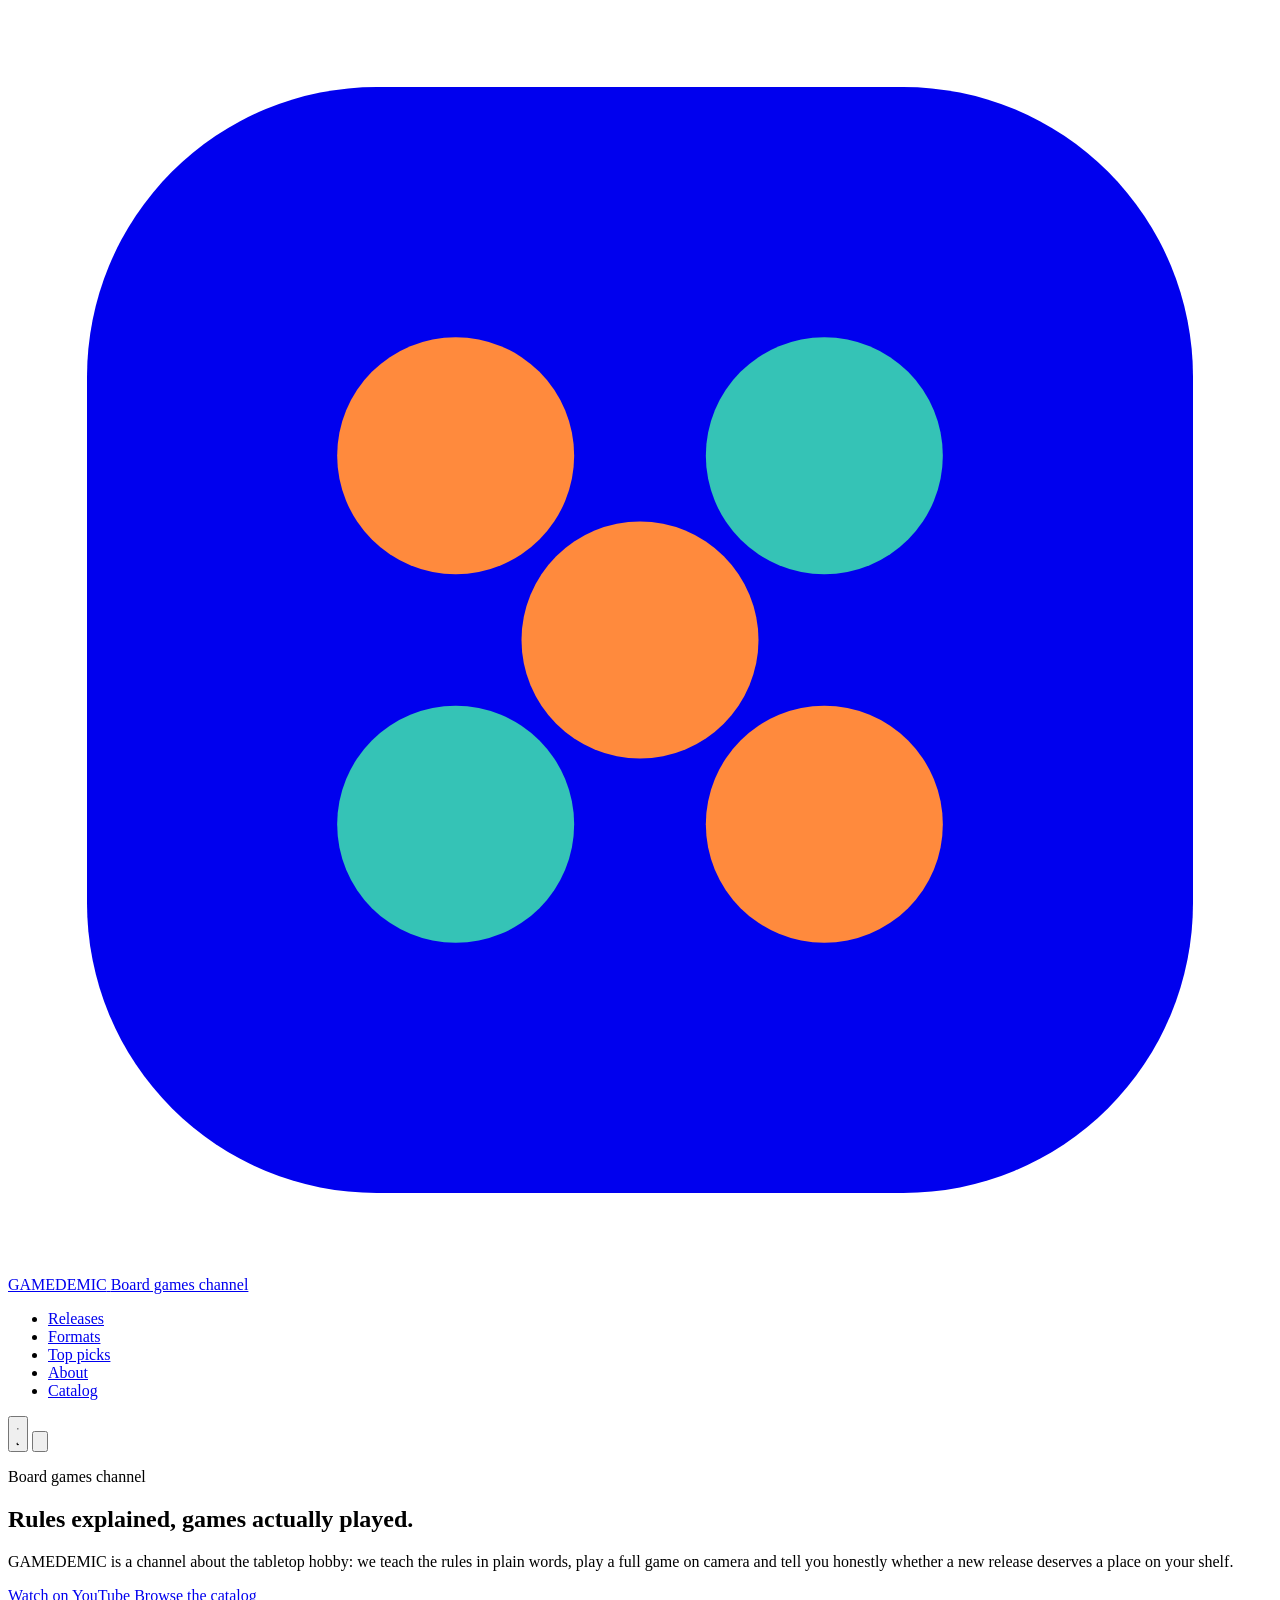
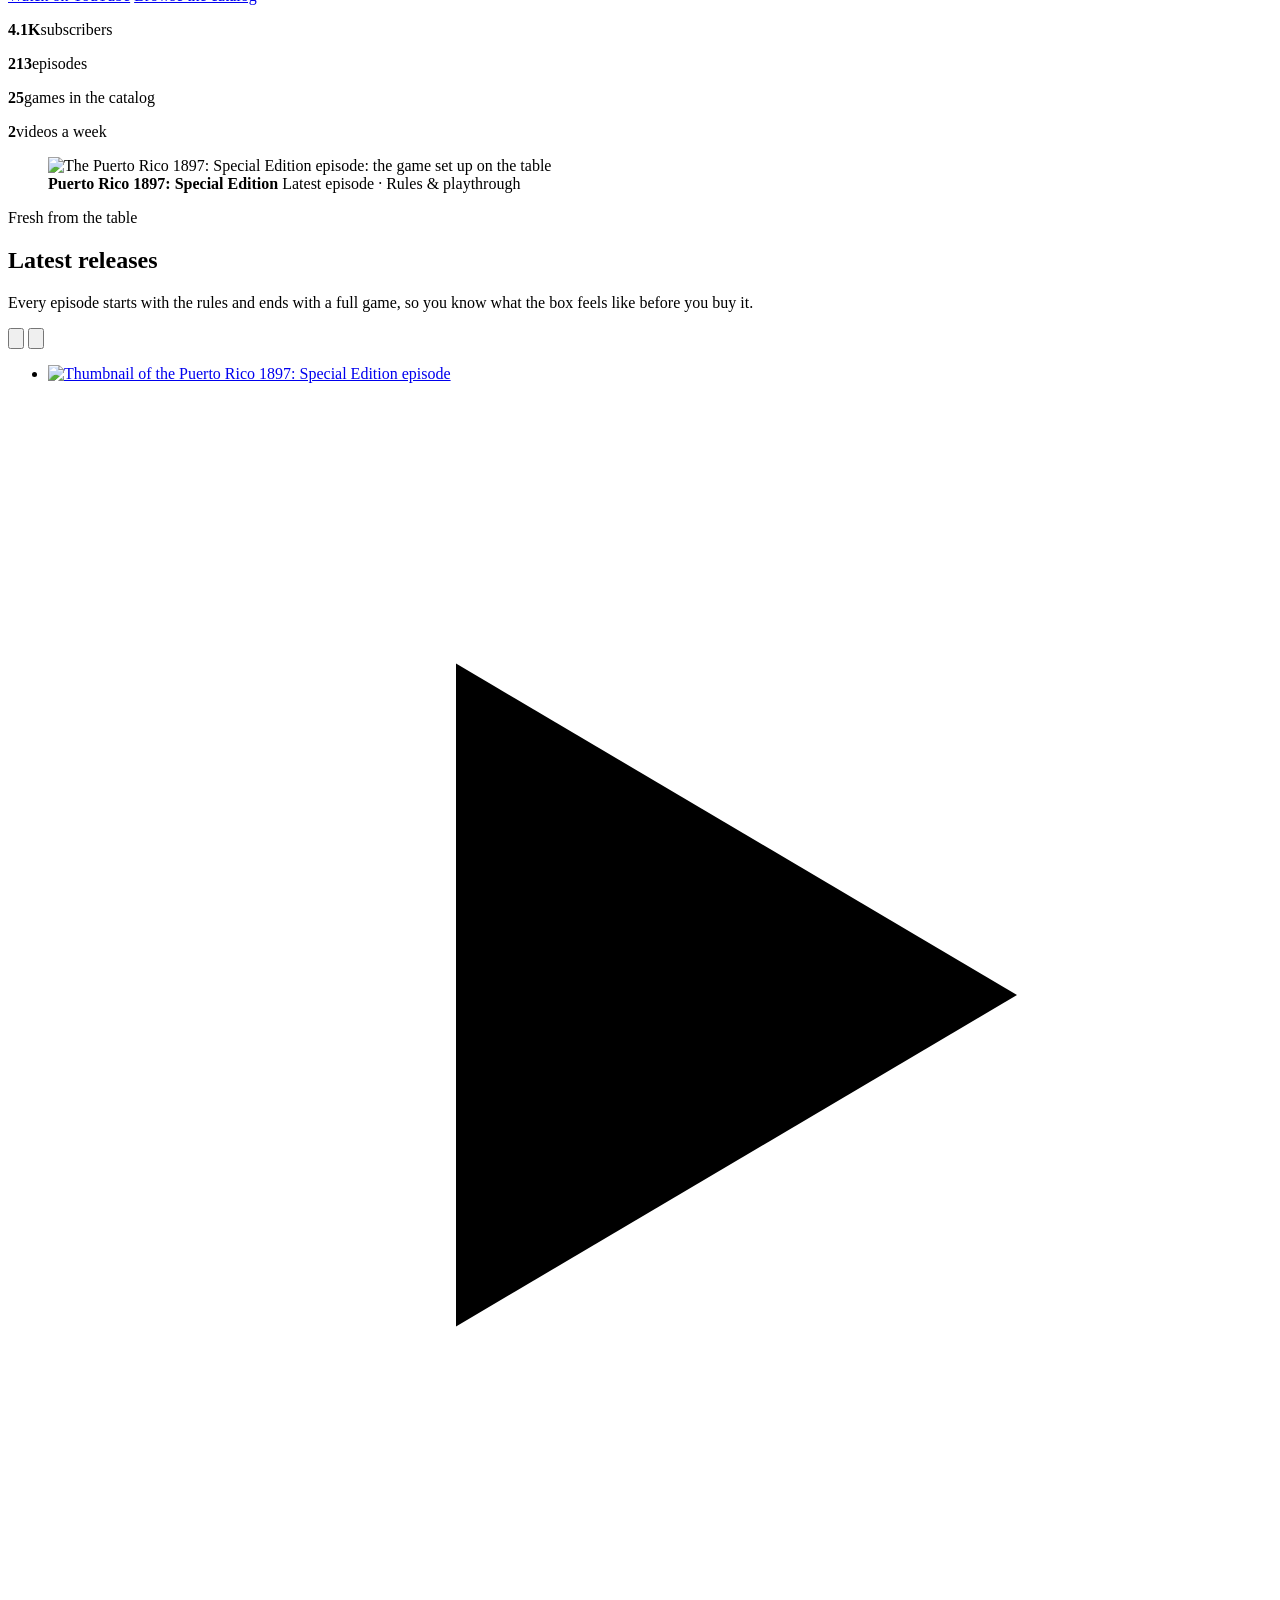
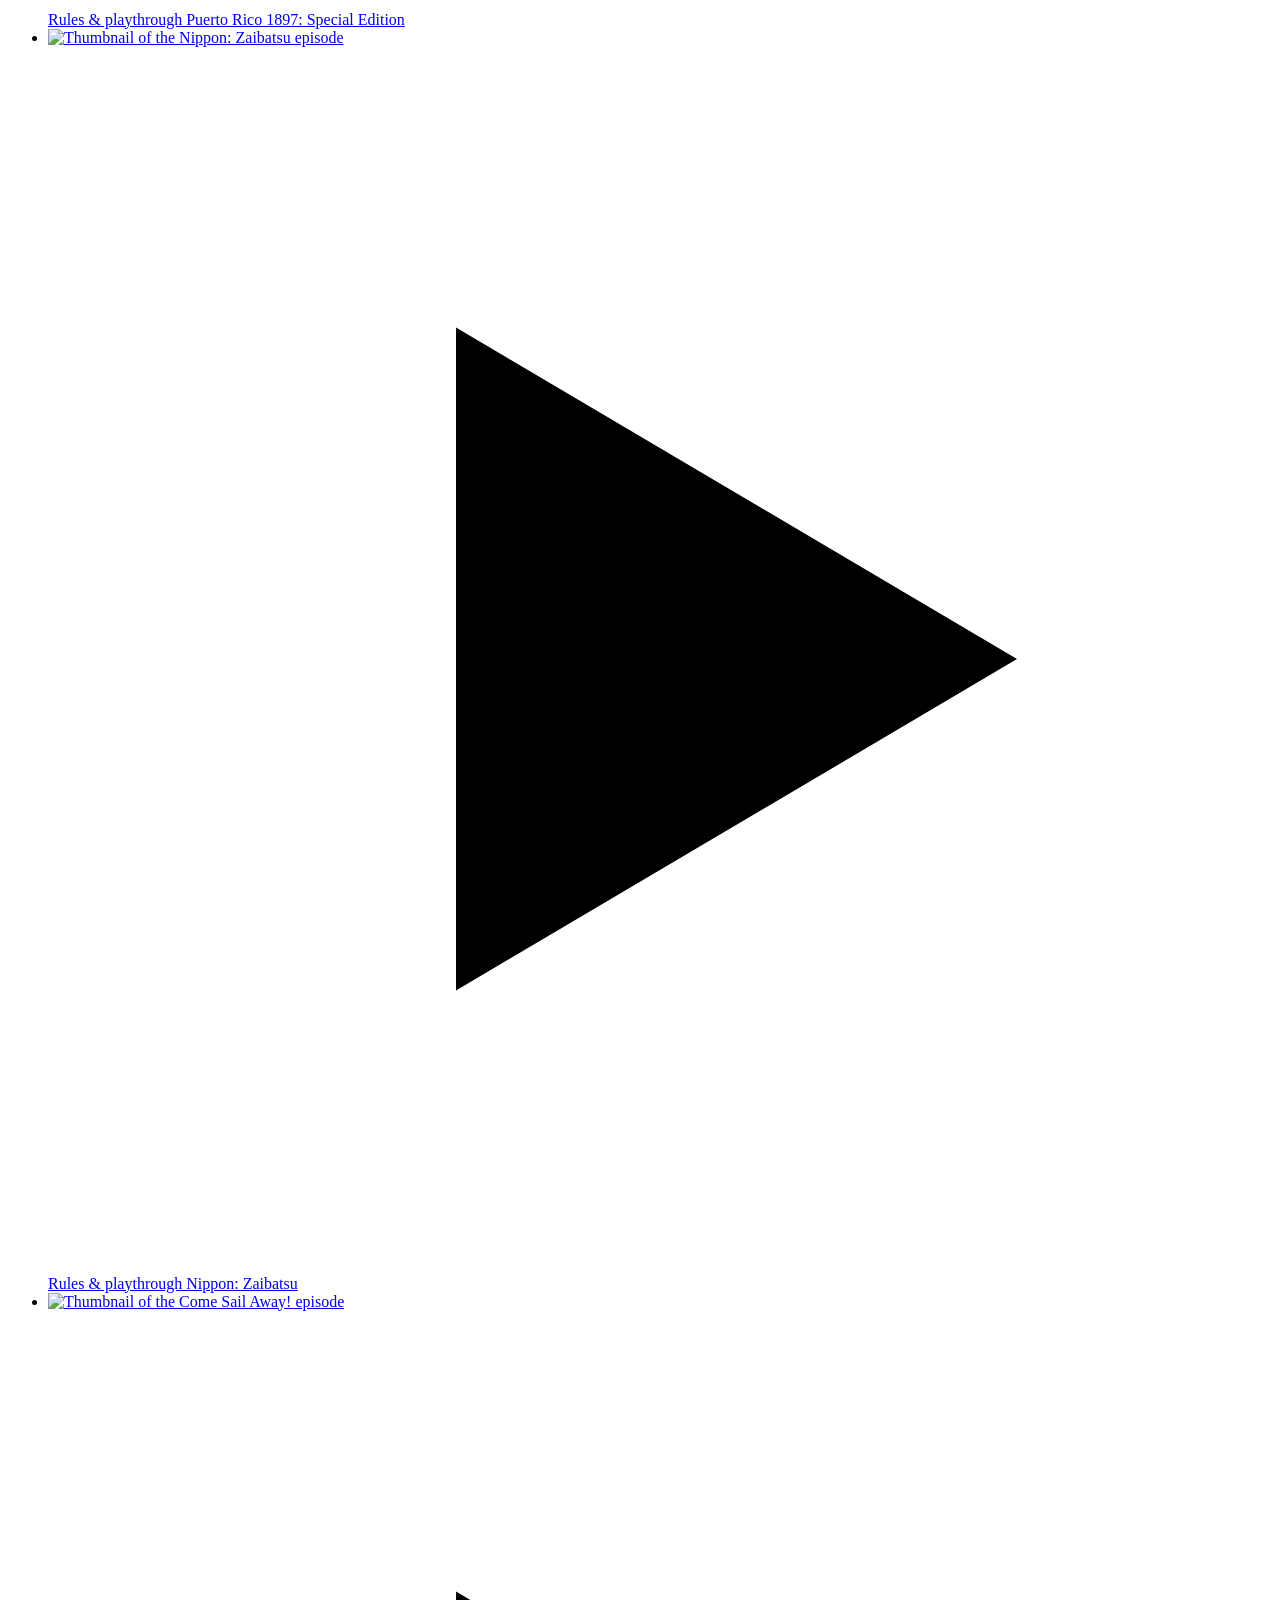
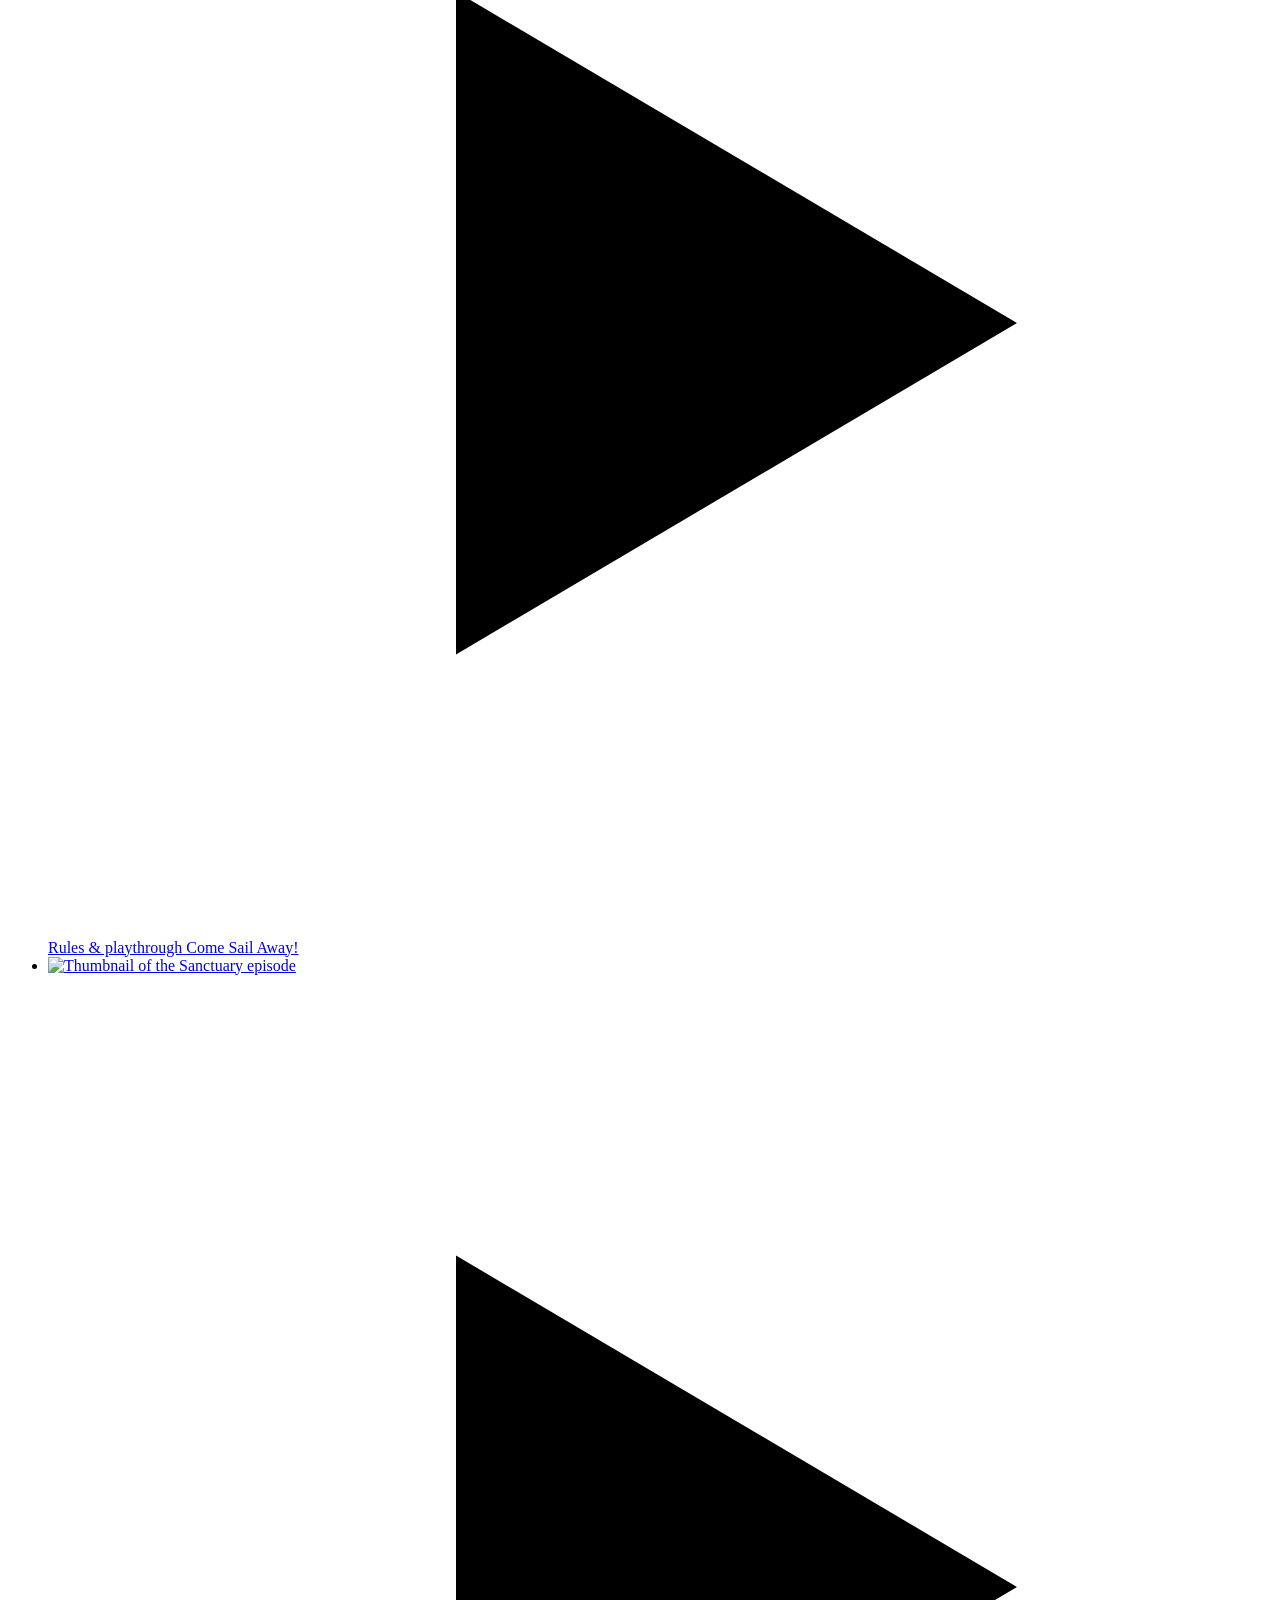
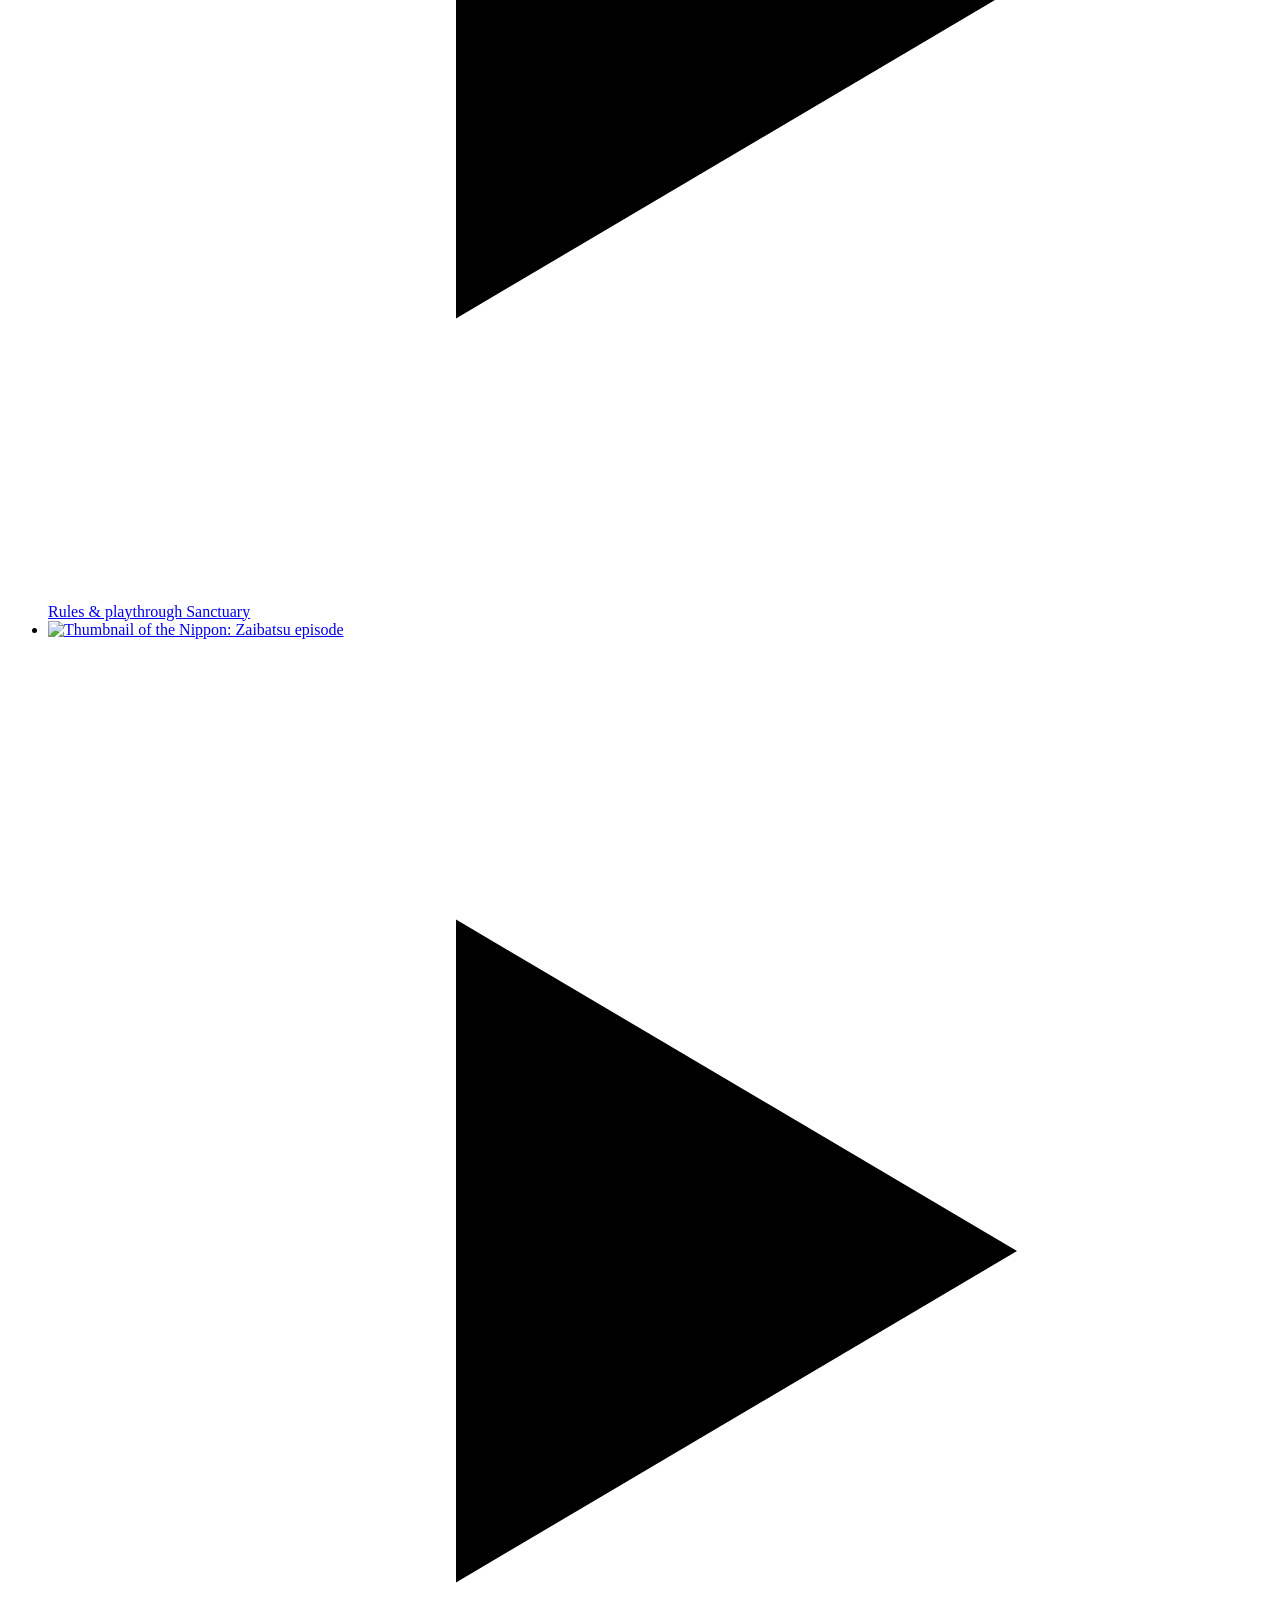
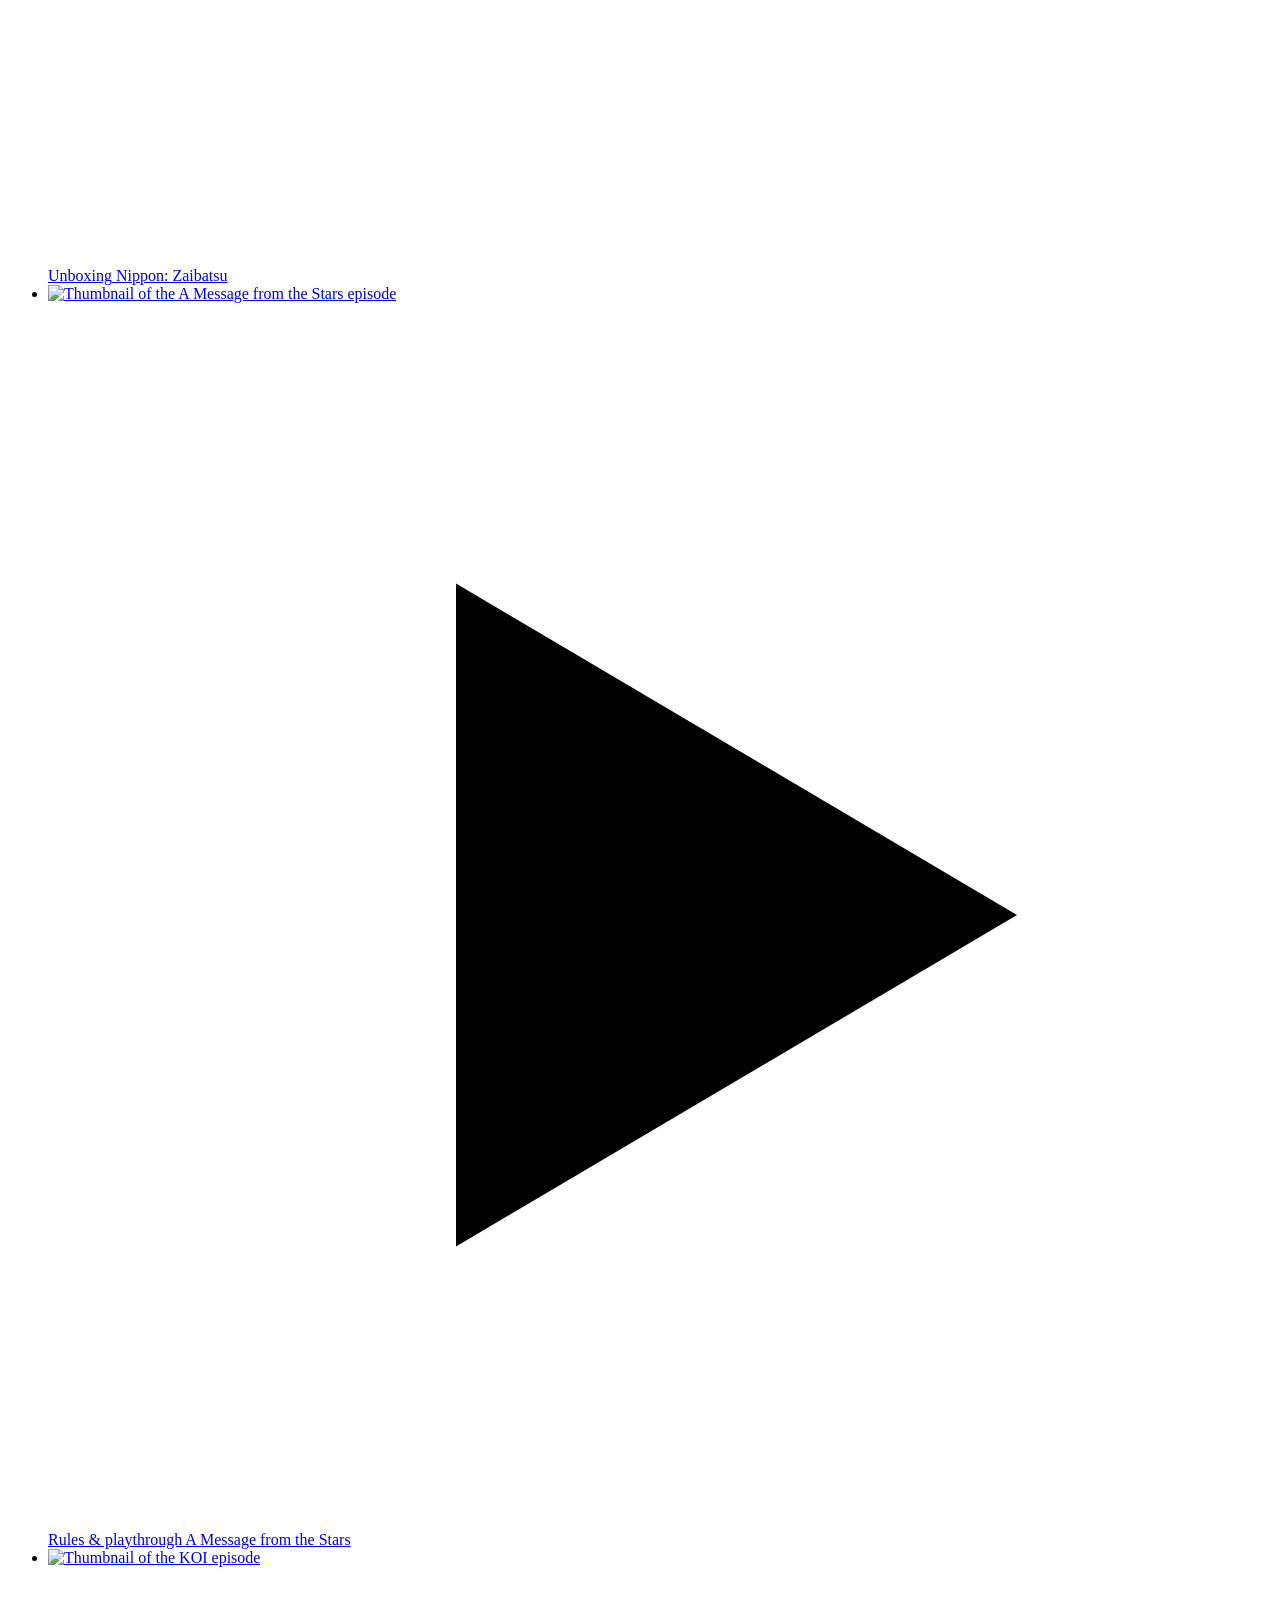
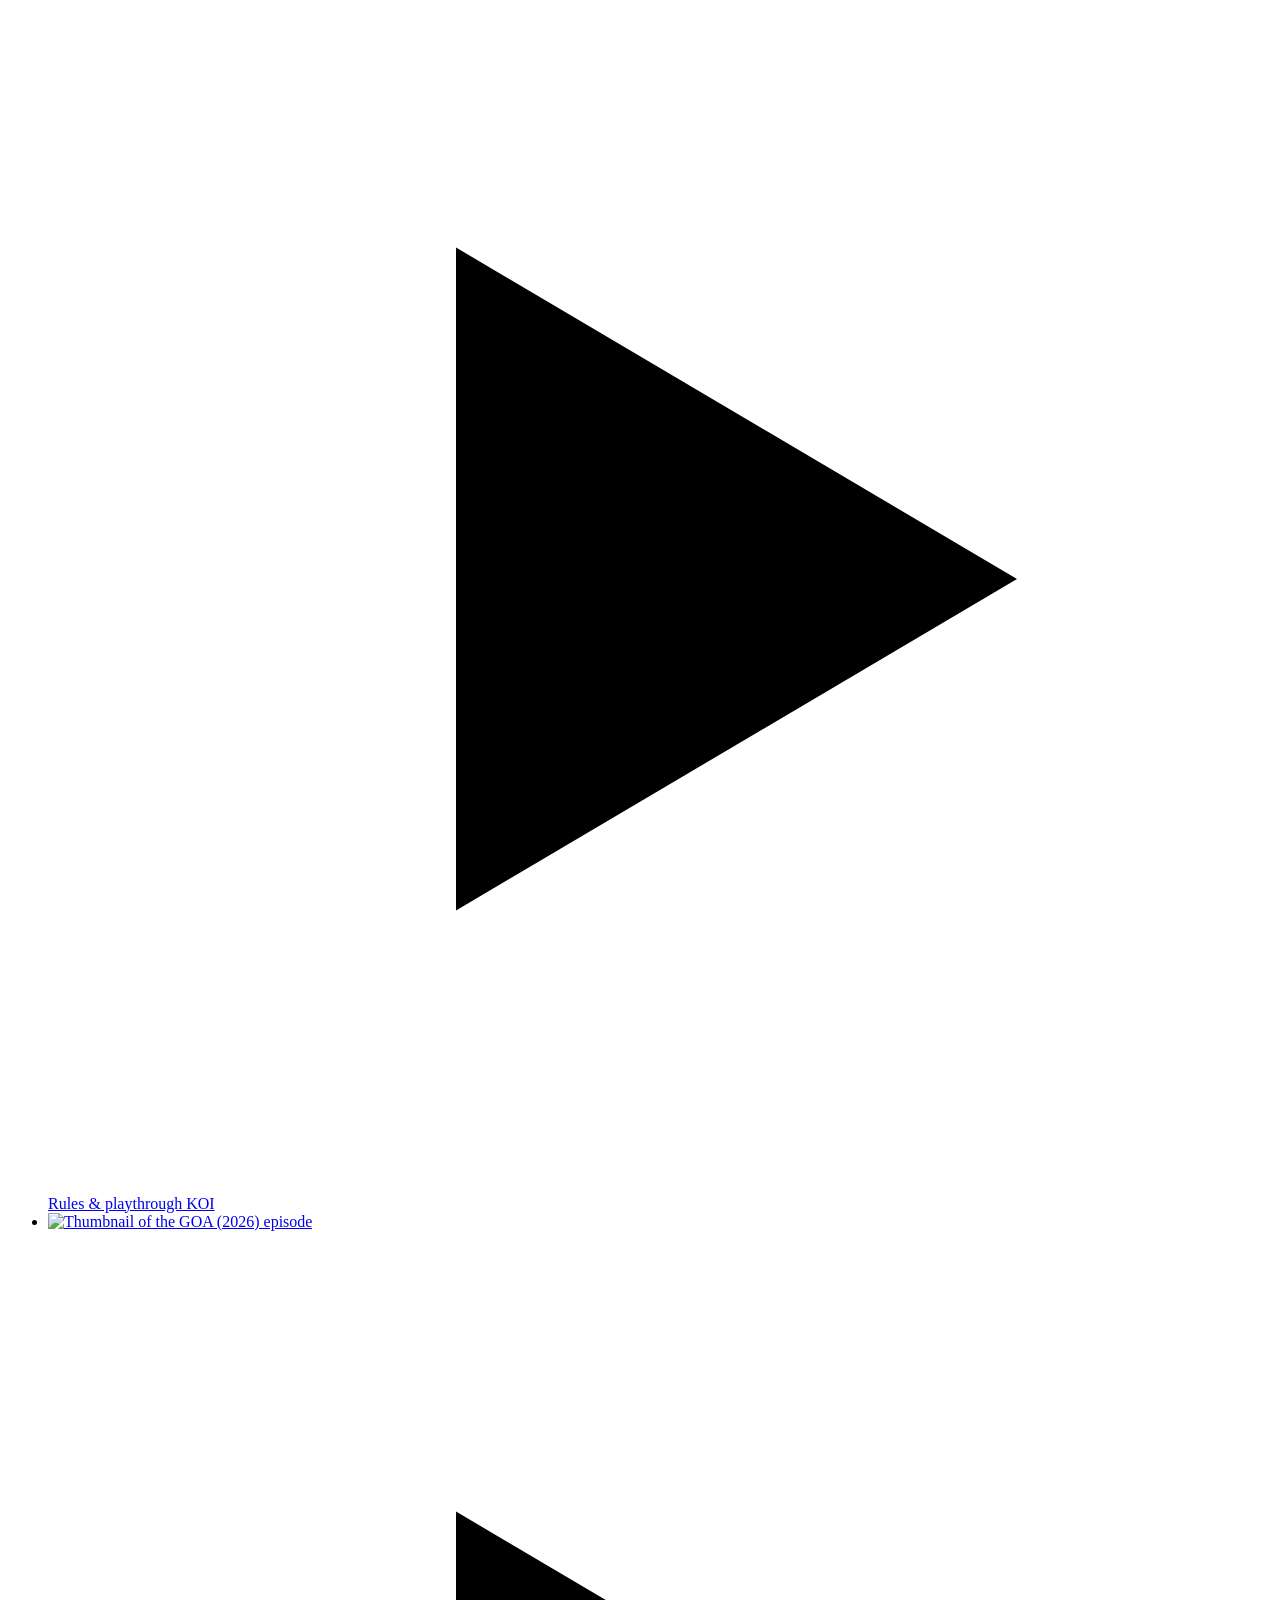
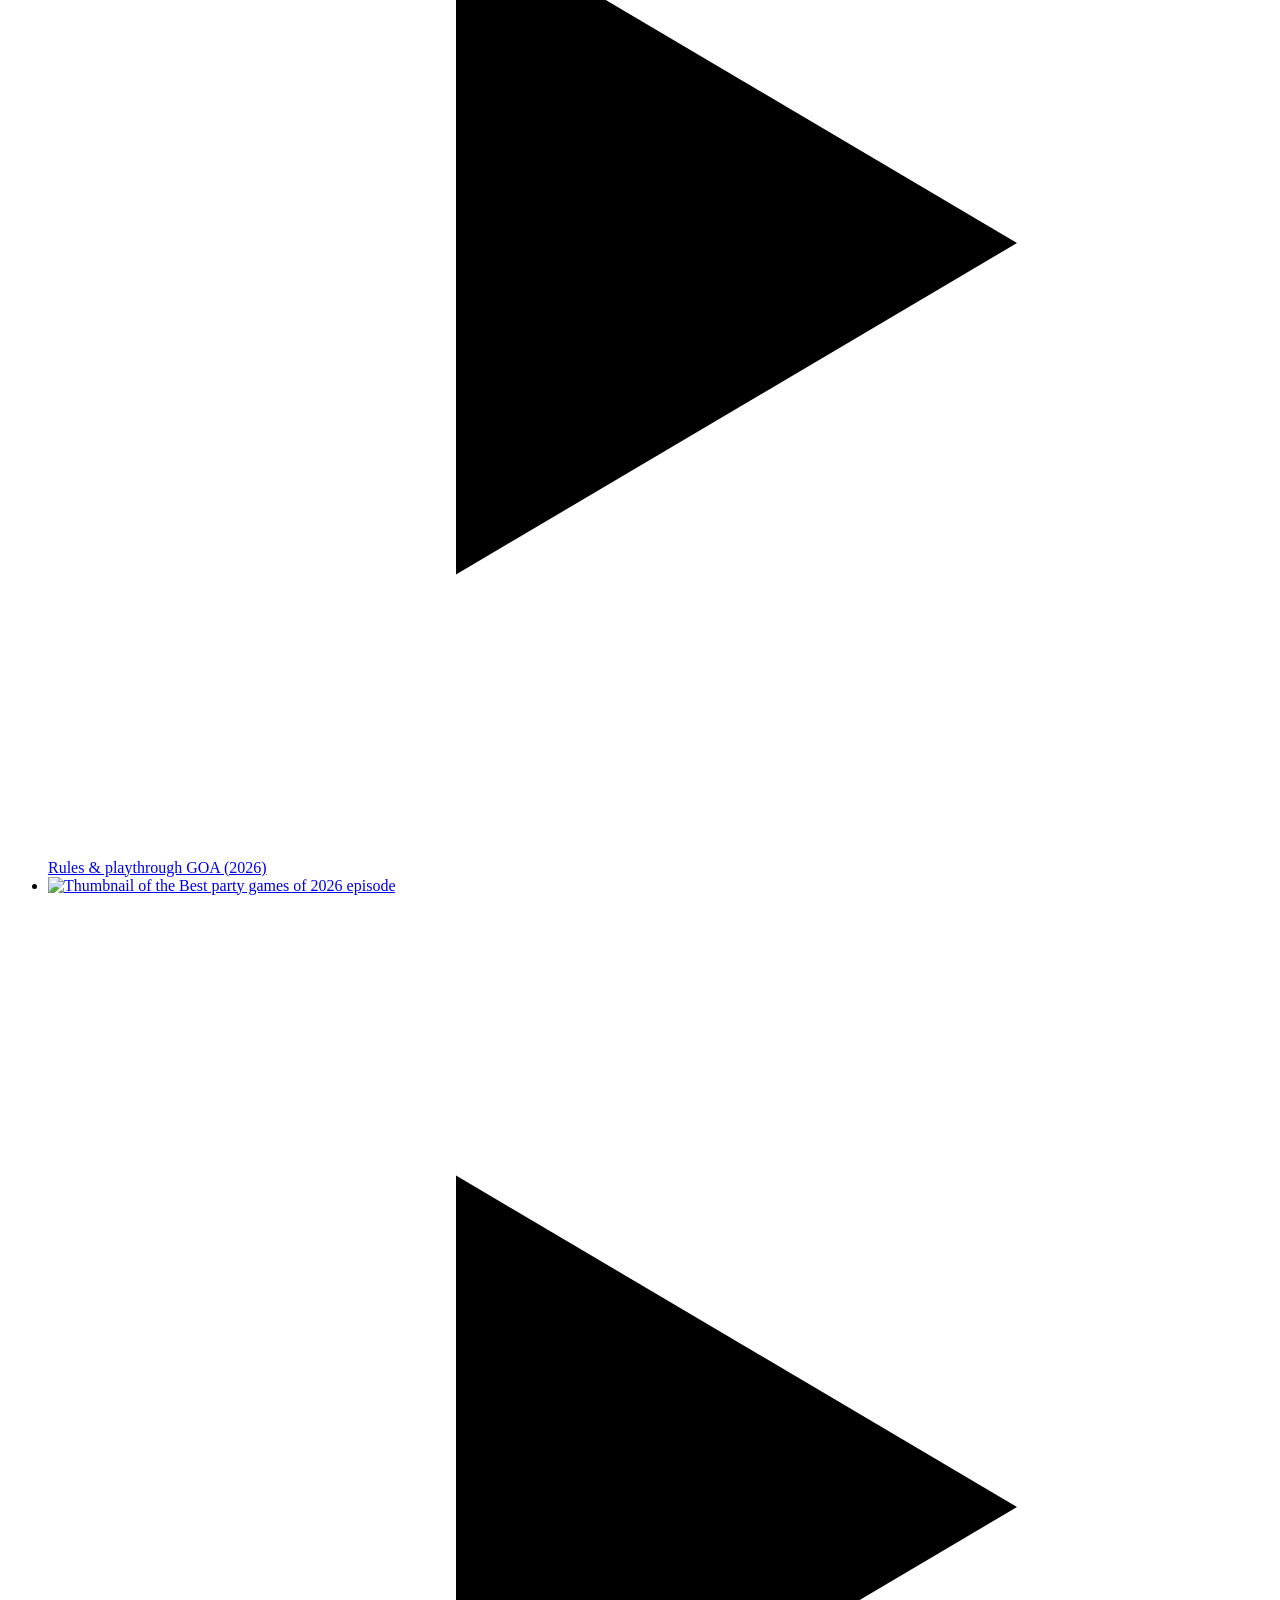
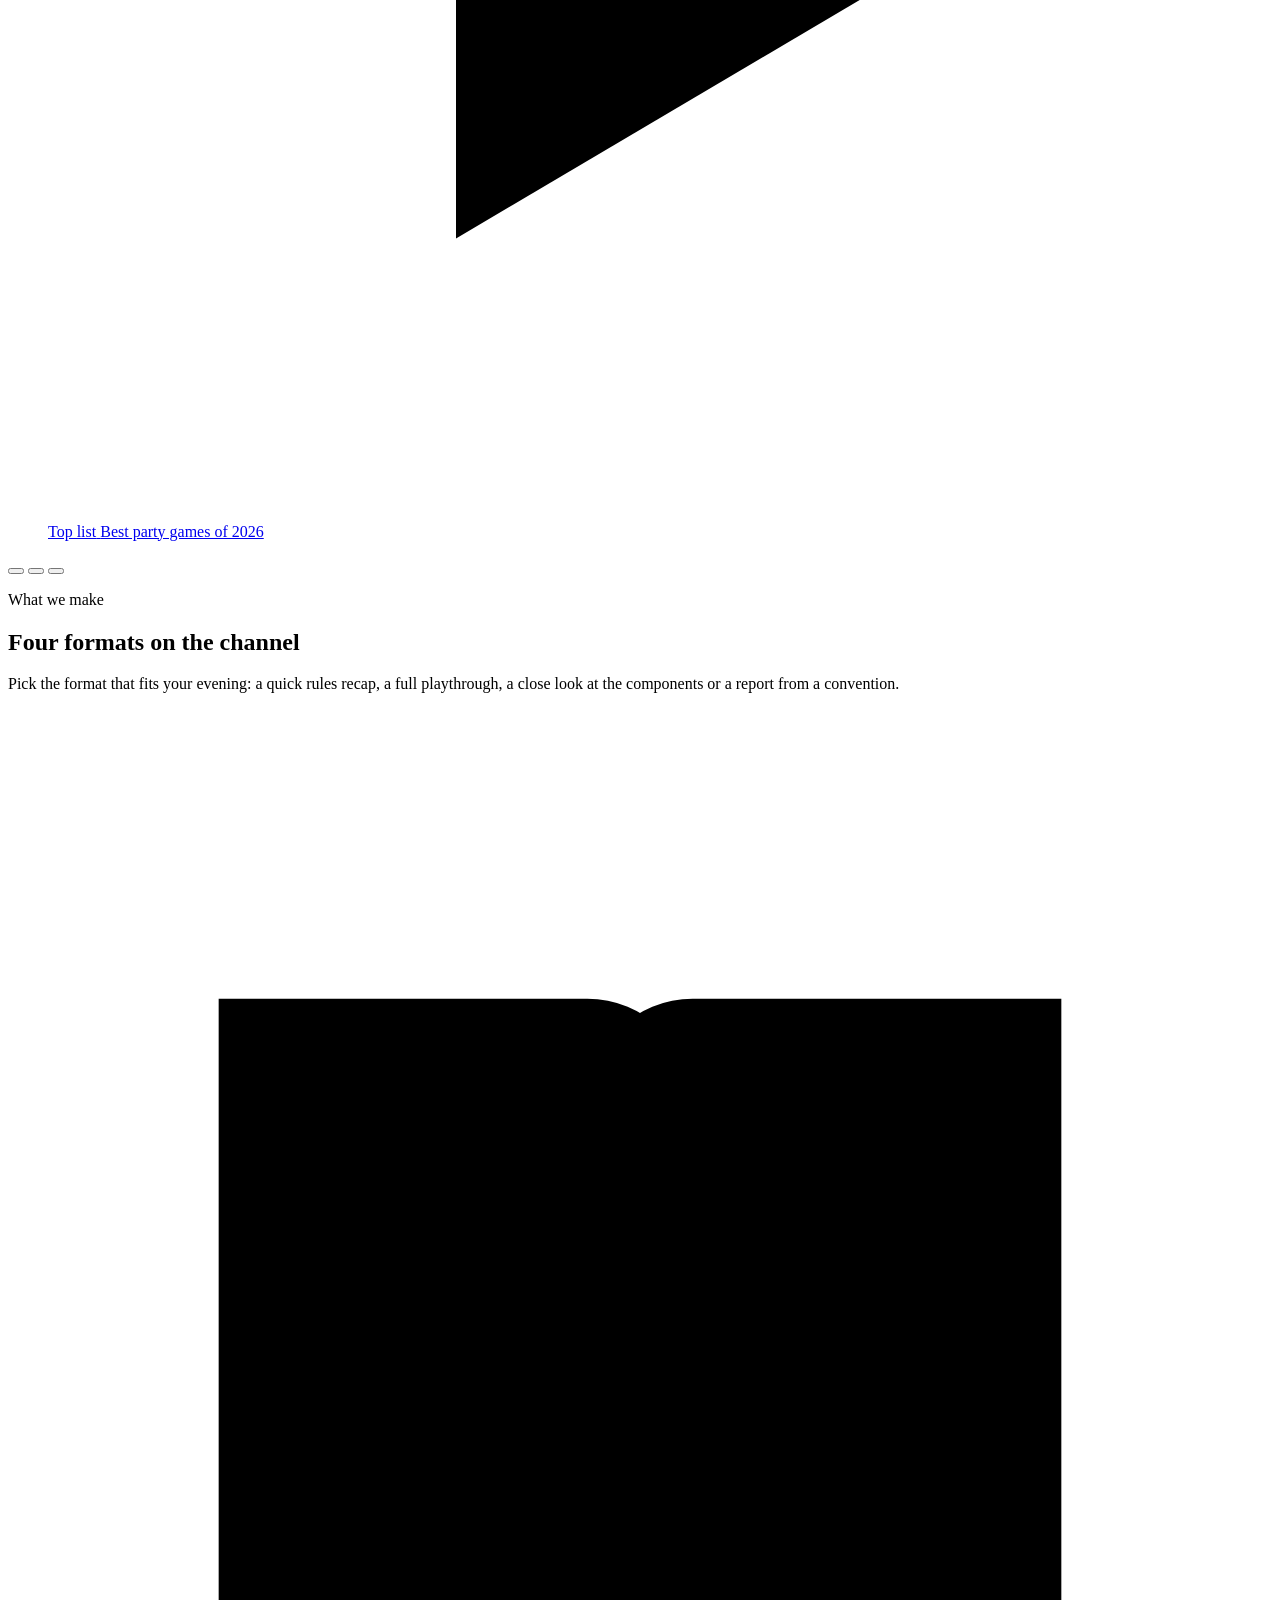
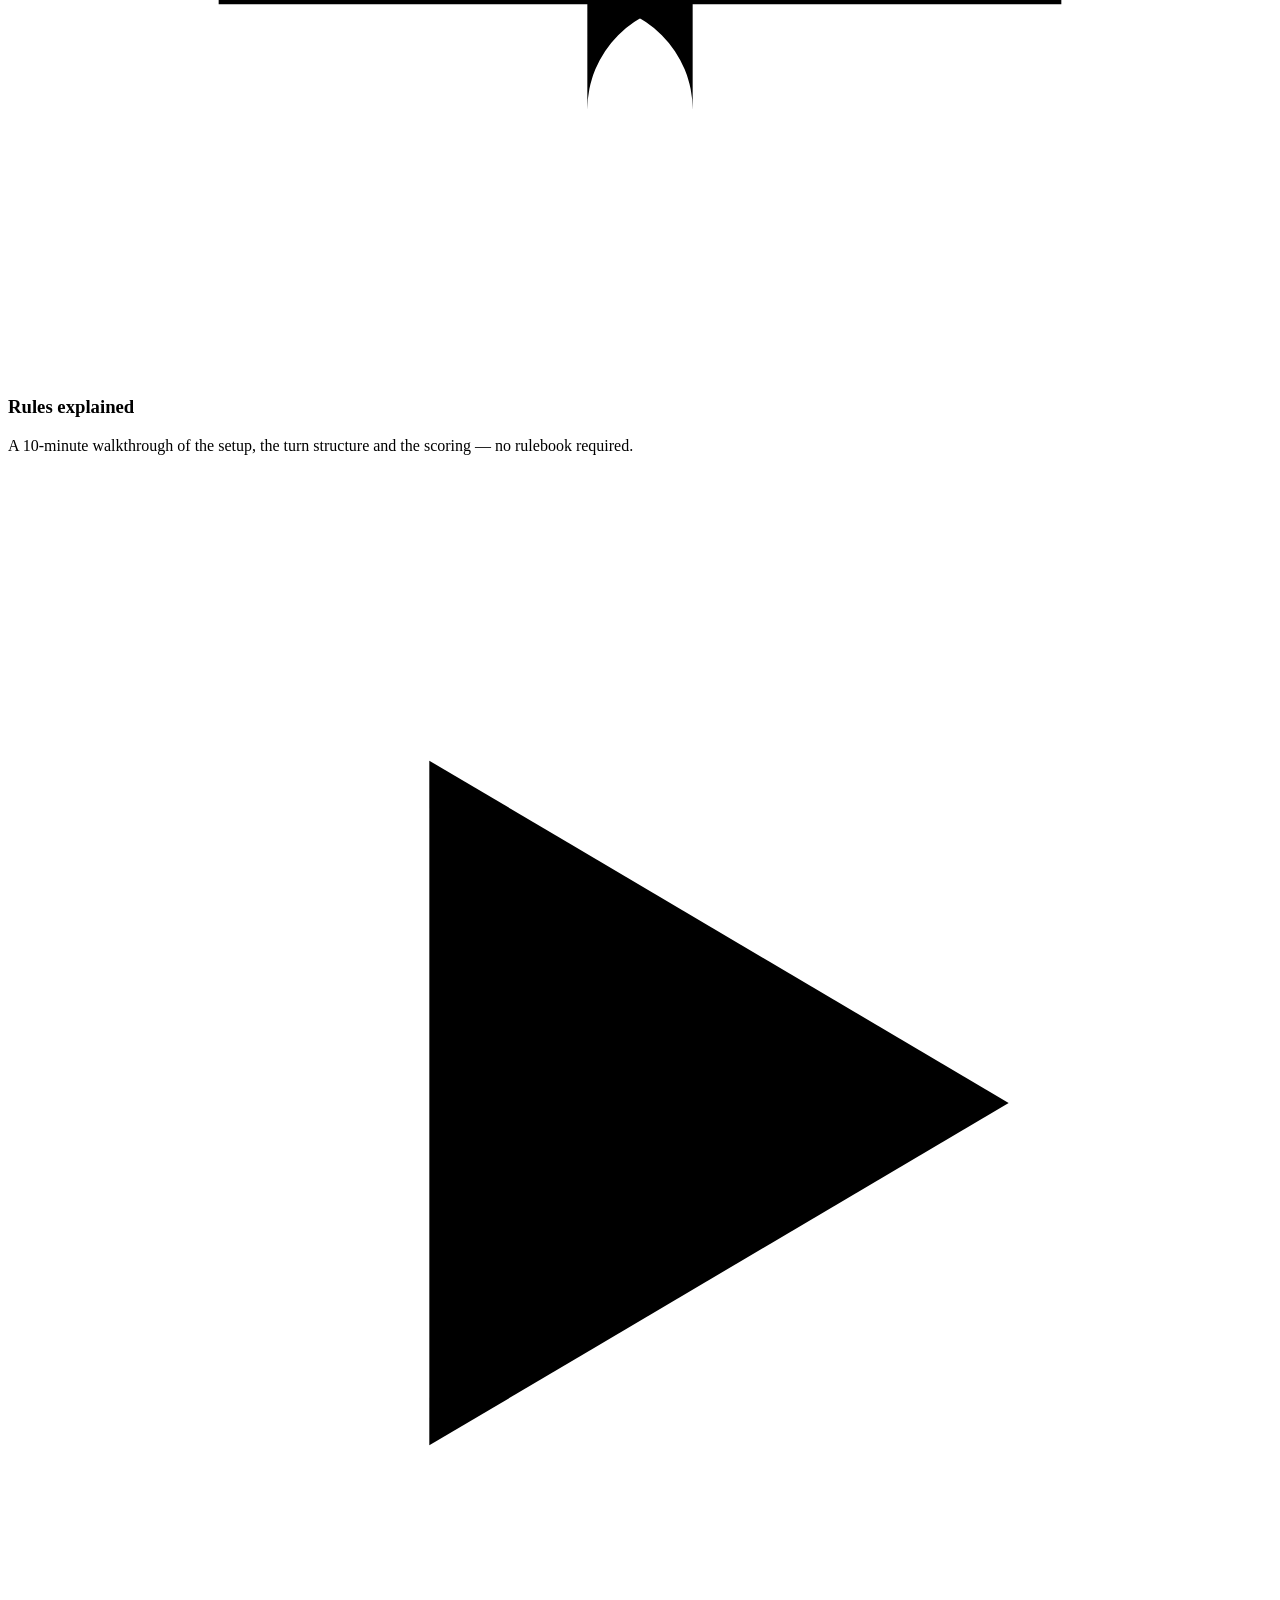
==== index.html @ 1ef8dbad "fix: correct slider control semantics" ====
<!DOCTYPE html>
<html lang="en" data-theme="light">
<head>
  <meta charset="utf-8">
  <meta name="viewport" content="width=device-width, initial-scale=1">
  <title>GAMEDEMIC — board game rules, playthroughs and new releases</title>
  <meta name="description" content="GAMEDEMIC is a YouTube channel about board games: rules explained, full playthroughs, unboxings and a catalog of the games we covered.">
  <link rel="icon" href="assets/favicon.svg" type="image/svg+xml">
  <link rel="preconnect" href="https://fonts.googleapis.com">
  <link rel="preconnect" href="https://fonts.gstatic.com" crossorigin>
  <link rel="stylesheet" href="https://fonts.googleapis.com/css2?family=Inter:wght@400;500;600&amp;family=Space+Grotesk:wght@500;600;700&amp;display=swap">
  <link rel="stylesheet" href="css/style.css">
  <link rel="stylesheet" href="css/home.css">
  <script>
    // Applies the saved theme before the first paint so the page never flashes.
    (function () {
      try {
        var saved = localStorage.getItem('gamedemic-theme');
        if (saved === 'dark' || saved === 'light') {
          document.documentElement.dataset.theme = saved;
        } else if (window.matchMedia('(prefers-color-scheme: dark)').matches) {
          document.documentElement.dataset.theme = 'dark';
        }
      } catch (error) {
        /* localStorage may be unavailable — the default light theme stays. */
      }
    })();
  </script>
</head>
<body>
  <header class="header">
    <div class="container header__inner">
      <a class="logo" href="index.html" aria-current="page">
        <svg class="logo__mark" viewBox="0 0 48 48" aria-hidden="true" focusable="false">
          <rect x="3" y="3" width="42" height="42" rx="11" fill="currentColor"></rect>
          <circle cx="17" cy="17" r="4.5" fill="#ff8a3d"></circle>
          <circle cx="31" cy="17" r="4.5" fill="#35c3b6"></circle>
          <circle cx="24" cy="24" r="4.5" fill="#ff8a3d"></circle>
          <circle cx="17" cy="31" r="4.5" fill="#35c3b6"></circle>
          <circle cx="31" cy="31" r="4.5" fill="#ff8a3d"></circle>
        </svg>
        <span class="logo__text">
          <span class="logo__name">GAMEDEMIC</span>
          <span class="logo__tagline">Board games channel</span>
        </span>
      </a>

      <nav class="nav" id="site-nav" aria-label="Main">
        <ul class="nav__list">
          <li><a class="nav__link" href="#releases">Releases</a></li>
          <li><a class="nav__link" href="#formats">Formats</a></li>
          <li><a class="nav__link" href="#top">Top picks</a></li>
          <li><a class="nav__link" href="#about">About</a></li>
          <li><a class="nav__link" href="catalog.html">Catalog</a></li>
        </ul>
      </nav>

      <div class="header__actions">
        <button class="icon-button theme-toggle" type="button" id="theme-toggle" aria-pressed="false" aria-label="Turn on dark theme">
          <svg class="theme-toggle__sun" viewBox="0 0 24 24" aria-hidden="true" focusable="false">
            <circle cx="12" cy="12" r="4.2"></circle>
            <path d="M12 2.6v2.2M12 19.2v2.2M4.2 12H2M22 12h-2.2M5.6 5.6 7.2 7.2M16.8 16.8l1.6 1.6M18.4 5.6l-1.6 1.6M7.2 16.8l-1.6 1.6"></path>
          </svg>
          <svg class="theme-toggle__moon" viewBox="0 0 24 24" aria-hidden="true" focusable="false">
            <path d="M20 14.2A8.2 8.2 0 0 1 9.8 4a8.4 8.4 0 1 0 10.2 10.2Z"></path>
          </svg>
        </button>
        <button class="icon-button burger" type="button" id="burger" aria-expanded="false" aria-controls="site-nav" aria-label="Open menu">
          <svg viewBox="0 0 24 24" aria-hidden="true" focusable="false">
            <path class="burger__line burger__line--top" d="M4 7h16"></path>
            <path class="burger__line burger__line--middle" d="M4 13h16"></path>
            <path class="burger__line burger__line--bottom" d="M4 19h16"></path>
          </svg>
        </button>
      </div>
    </div>
  </header>


  <main>
    <section class="hero">
      <div class="container hero__inner">
        <div>
          <p class="eyebrow">Board games channel</p>
          <h1 class="hero__title">Rules explained, games <span>actually played</span>.</h1>
          <p class="hero__text">
            GAMEDEMIC is a channel about the tabletop hobby: we teach the rules in plain words,
            play a full game on camera and tell you honestly whether a new release deserves
            a place on your shelf.
          </p>
          <div class="hero__actions">
            <a class="button button--primary" href="https://www.youtube.com/@gamedemic" target="_blank" rel="noopener">Watch on YouTube</a>
            <a class="button button--ghost" href="catalog.html">Browse the catalog</a>
          </div>
          <div class="hero__stats">
            <p class="hero__stat"><b>4.1K</b><span>subscribers</span></p>
            <p class="hero__stat"><b>213</b><span>episodes</span></p>
            <p class="hero__stat"><b>25</b><span>games in the catalog</span></p>
            <p class="hero__stat"><b>2</b><span>videos a week</span></p>
          </div>
        </div>
        <figure class="hero__figure">
          <img src="https://i.ytimg.com/vi/eZDFBOI0O48/hqdefault.jpg" width="480" height="360" alt="The Puerto Rico 1897: Special Edition episode: the game set up on the table">
          <figcaption class="hero__figcaption">
            <b>Puerto Rico 1897: Special Edition</b>
            <span>Latest episode · Rules & playthrough</span>
          </figcaption>
        </figure>
      </div>
    </section>

    <section class="section" id="releases">
      <div class="container">
        <div class="section__head">
          <div class="section__title-group">
            <p class="eyebrow">Fresh from the table</p>
            <h2>Latest releases</h2>
            <p class="section__lead">
              Every episode starts with the rules and ends with a full game, so you know
              what the box feels like before you buy it.
            </p>
          </div>
          <div class="slider__controls">
            <button class="icon-button" type="button" id="slider-prev" aria-label="Previous episodes">
              <svg viewBox="0 0 24 24" aria-hidden="true" focusable="false"><path d="M15 5l-7 7 7 7"></path></svg>
            </button>
            <button class="icon-button" type="button" id="slider-next" aria-label="Next episodes">
              <svg viewBox="0 0 24 24" aria-hidden="true" focusable="false"><path d="M9 5l7 7-7 7"></path></svg>
            </button>
          </div>
        </div>

        <div class="slider" id="releases-slider">
          <div class="slider__viewport">
            <ul class="slider__track" id="slider-track">
            <li class="slider__slide">
              <a class="video-card" href="https://www.youtube.com/watch?v=eZDFBOI0O48" target="_blank" rel="noopener">
                <span class="video-card__media">
                  <img src="https://i.ytimg.com/vi/eZDFBOI0O48/hqdefault.jpg" width="480" height="360" loading="lazy" alt="Thumbnail of the Puerto Rico 1897: Special Edition episode">
                  <span class="video-card__play" aria-hidden="true">
                    <span><svg viewBox="0 0 24 24"><path d="M8 5.5v13l11-6.5z"></path></svg></span>
                  </span>
                </span>
                <span class="video-card__body">
                  <span class="video-card__kind">Rules & playthrough</span>
                  <span class="video-card__title">Puerto Rico 1897: Special Edition</span>
                </span>
              </a>
            </li>
            <li class="slider__slide">
              <a class="video-card" href="https://www.youtube.com/watch?v=mlnG_oBTaug" target="_blank" rel="noopener">
                <span class="video-card__media">
                  <img src="https://i.ytimg.com/vi/mlnG_oBTaug/hqdefault.jpg" width="480" height="360" loading="lazy" alt="Thumbnail of the Nippon: Zaibatsu episode">
                  <span class="video-card__play" aria-hidden="true">
                    <span><svg viewBox="0 0 24 24"><path d="M8 5.5v13l11-6.5z"></path></svg></span>
                  </span>
                </span>
                <span class="video-card__body">
                  <span class="video-card__kind">Rules & playthrough</span>
                  <span class="video-card__title">Nippon: Zaibatsu</span>
                </span>
              </a>
            </li>
            <li class="slider__slide">
              <a class="video-card" href="https://www.youtube.com/watch?v=HjJ-t8umQCQ" target="_blank" rel="noopener">
                <span class="video-card__media">
                  <img src="https://i.ytimg.com/vi/HjJ-t8umQCQ/hqdefault.jpg" width="480" height="360" loading="lazy" alt="Thumbnail of the Come Sail Away! episode">
                  <span class="video-card__play" aria-hidden="true">
                    <span><svg viewBox="0 0 24 24"><path d="M8 5.5v13l11-6.5z"></path></svg></span>
                  </span>
                </span>
                <span class="video-card__body">
                  <span class="video-card__kind">Rules & playthrough</span>
                  <span class="video-card__title">Come Sail Away!</span>
                </span>
              </a>
            </li>
            <li class="slider__slide">
              <a class="video-card" href="https://www.youtube.com/watch?v=t9DF8eKsnko" target="_blank" rel="noopener">
                <span class="video-card__media">
                  <img src="https://i.ytimg.com/vi/t9DF8eKsnko/hqdefault.jpg" width="480" height="360" loading="lazy" alt="Thumbnail of the Sanctuary episode">
                  <span class="video-card__play" aria-hidden="true">
                    <span><svg viewBox="0 0 24 24"><path d="M8 5.5v13l11-6.5z"></path></svg></span>
                  </span>
                </span>
                <span class="video-card__body">
                  <span class="video-card__kind">Rules & playthrough</span>
                  <span class="video-card__title">Sanctuary</span>
                </span>
              </a>
            </li>
            <li class="slider__slide">
              <a class="video-card" href="https://www.youtube.com/watch?v=wFOg0TPJCLk" target="_blank" rel="noopener">
                <span class="video-card__media">
                  <img src="https://i.ytimg.com/vi/wFOg0TPJCLk/hqdefault.jpg" width="480" height="360" loading="lazy" alt="Thumbnail of the Nippon: Zaibatsu episode">
                  <span class="video-card__play" aria-hidden="true">
                    <span><svg viewBox="0 0 24 24"><path d="M8 5.5v13l11-6.5z"></path></svg></span>
                  </span>
                </span>
                <span class="video-card__body">
                  <span class="video-card__kind">Unboxing</span>
                  <span class="video-card__title">Nippon: Zaibatsu</span>
                </span>
              </a>
            </li>
            <li class="slider__slide">
              <a class="video-card" href="https://www.youtube.com/watch?v=X_Wj1x9IwwU" target="_blank" rel="noopener">
                <span class="video-card__media">
                  <img src="https://i.ytimg.com/vi/X_Wj1x9IwwU/hqdefault.jpg" width="480" height="360" loading="lazy" alt="Thumbnail of the A Message from the Stars episode">
                  <span class="video-card__play" aria-hidden="true">
                    <span><svg viewBox="0 0 24 24"><path d="M8 5.5v13l11-6.5z"></path></svg></span>
                  </span>
                </span>
                <span class="video-card__body">
                  <span class="video-card__kind">Rules & playthrough</span>
                  <span class="video-card__title">A Message from the Stars</span>
                </span>
              </a>
            </li>
            <li class="slider__slide">
              <a class="video-card" href="https://www.youtube.com/watch?v=x8tJlDaGLsE" target="_blank" rel="noopener">
                <span class="video-card__media">
                  <img src="https://i.ytimg.com/vi/x8tJlDaGLsE/hqdefault.jpg" width="480" height="360" loading="lazy" alt="Thumbnail of the KOI episode">
                  <span class="video-card__play" aria-hidden="true">
                    <span><svg viewBox="0 0 24 24"><path d="M8 5.5v13l11-6.5z"></path></svg></span>
                  </span>
                </span>
                <span class="video-card__body">
                  <span class="video-card__kind">Rules & playthrough</span>
                  <span class="video-card__title">KOI</span>
                </span>
              </a>
            </li>
            <li class="slider__slide">
              <a class="video-card" href="https://www.youtube.com/watch?v=cQ16xqjx_Sw" target="_blank" rel="noopener">
                <span class="video-card__media">
                  <img src="https://i.ytimg.com/vi/cQ16xqjx_Sw/hqdefault.jpg" width="480" height="360" loading="lazy" alt="Thumbnail of the GOA (2026) episode">
                  <span class="video-card__play" aria-hidden="true">
                    <span><svg viewBox="0 0 24 24"><path d="M8 5.5v13l11-6.5z"></path></svg></span>
                  </span>
                </span>
                <span class="video-card__body">
                  <span class="video-card__kind">Rules & playthrough</span>
                  <span class="video-card__title">GOA (2026)</span>
                </span>
              </a>
            </li>
            <li class="slider__slide">
              <a class="video-card" href="https://www.youtube.com/watch?v=gJoekmBrXew" target="_blank" rel="noopener">
                <span class="video-card__media">
                  <img src="https://i.ytimg.com/vi/gJoekmBrXew/hqdefault.jpg" width="480" height="360" loading="lazy" alt="Thumbnail of the Best party games of 2026 episode">
                  <span class="video-card__play" aria-hidden="true">
                    <span><svg viewBox="0 0 24 24"><path d="M8 5.5v13l11-6.5z"></path></svg></span>
                  </span>
                </span>
                <span class="video-card__body">
                  <span class="video-card__kind">Top list</span>
                  <span class="video-card__title">Best party games of 2026</span>
                </span>
              </a>
            </li>
            </ul>
          </div>
          <div class="slider__dots" id="slider-dots" role="group" aria-label="Episode groups">
            <button class="slider__dot is-active" type="button" aria-pressed="true" aria-label="Show episode group 1"></button>
            <button class="slider__dot" type="button" aria-pressed="false" aria-label="Show episode group 2"></button>
            <button class="slider__dot" type="button" aria-pressed="false" aria-label="Show episode group 3"></button>
          </div>
        </div>
      </div>
    </section>

    <section class="section section--alt" id="formats">
      <div class="container">
        <div class="section__head">
          <div class="section__title-group">
            <p class="eyebrow">What we make</p>
            <h2>Four formats on the channel</h2>
            <p class="section__lead">
              Pick the format that fits your evening: a quick rules recap, a full playthrough,
              a close look at the components or a report from a convention.
            </p>
          </div>
        </div>

        <div class="formats">
          <article class="format-card">
            <span class="format-card__icon" aria-hidden="true">
              <svg viewBox="0 0 24 24"><path d="M4 5.5h7a2 2 0 0 1 2 2V19a2 2 0 0 0-2-2H4z"></path><path d="M20 5.5h-7a2 2 0 0 0-2 2V19a2 2 0 0 1 2-2h7z"></path></svg>
            </span>
            <h3>Rules explained</h3>
            <p>A 10-minute walkthrough of the setup, the turn structure and the scoring — no rulebook required.</p>
          </article>
          <article class="format-card">
            <span class="format-card__icon" aria-hidden="true">
              <svg viewBox="0 0 24 24"><path d="M8 5.5v13l11-6.5z"></path></svg>
            </span>
            <h3>Playthroughs</h3>
            <p>A full game from setup to final scoring, with the thinking behind every move spoken out loud.</p>
          </article>
          <article class="format-card">
            <span class="format-card__icon" aria-hidden="true">
              <svg viewBox="0 0 24 24"><path d="M3.5 8.5 12 4l8.5 4.5-8.5 4.5z"></path><path d="M3.5 8.5v7L12 20l8.5-4.5v-7"></path><path d="M12 13v7"></path></svg>
            </span>
            <h3>Unboxings</h3>
            <p>Components in the hand: cardboard thickness, insert quality and whether the deluxe edition is worth it.</p>
          </article>
          <article class="format-card">
            <span class="format-card__icon" aria-hidden="true">
              <svg viewBox="0 0 24 24"><path d="M12 21s7-5.1 7-10.4A7 7 0 0 0 5 10.6C5 15.9 12 21 12 21Z"></path><circle cx="12" cy="10.4" r="2.5"></circle></svg>
            </span>
            <h3>Convention reports</h3>
            <p>Essen, Pionek, local game nights — what people are playing and which releases are worth the queue.</p>
          </article>
        </div>
      </div>
    </section>

    <section class="section" id="top">
      <div class="container">
        <div class="section__head">
          <div class="section__title-group">
            <p class="eyebrow">Editor's choice</p>
            <h2>Top picks of the month</h2>
            <p class="section__lead">
              Six games that stayed on the table long after the camera was switched off.
            </p>
          </div>
          <a class="button button--ghost" href="catalog.html">All 25 games</a>
        </div>

        <div class="top-grid">
          <article class="game-card">
            <div class="game-card__media">
              <img class="game-card__image" src="https://i.ytimg.com/vi/hcbQ2KUn7Vs/hqdefault.jpg" width="480" height="360" loading="lazy" alt="Luthier on the table during the episode">
              <span class="game-card__badge">Euro &amp; strategy</span>
            </div>
            <div class="game-card__body">
              <h3 class="game-card__title">Luthier</h3>
              <p class="game-card__desc">Craft instruments for baroque patrons: an interlocking economy where every loan, apprentice and commission has to be planned turns ahead.</p>
              <ul class="game-card__tags">
                <li class="tag">Economy</li>
                <li class="tag">Solo mode</li>
                <li class="tag">Heavy</li>
              </ul>
              <p class="game-card__meta">
                <span>Players: <b>1–4</b></span>
                <span>Time: <b>90–150 min</b></span>
                <span>Weight: <b>3.8/5</b></span>
                <span>Year: <b>2025</b></span>
              </p>
            </div>
          </article>
          <article class="game-card">
            <div class="game-card__media">
              <img class="game-card__image" src="https://i.ytimg.com/vi/IFoXtF_5hJ4/hqdefault.jpg" width="480" height="360" loading="lazy" alt="Skyrise on the table during the episode">
              <span class="game-card__badge">Euro &amp; strategy</span>
            </div>
            <div class="game-card__body">
              <h3 class="game-card__title">Skyrise</h3>
              <p class="game-card__desc">The successor to Metropolys: raise towers, take districts and score patrons in a sharp city-building duel of heights.</p>
              <ul class="game-card__tags">
                <li class="tag">Area control</li>
                <li class="tag">City building</li>
                <li class="tag">Bidding</li>
              </ul>
              <p class="game-card__meta">
                <span>Players: <b>2–5</b></span>
                <span>Time: <b>60–120 min</b></span>
                <span>Weight: <b>3.2/5</b></span>
                <span>Year: <b>2024</b></span>
              </p>
            </div>
          </article>
          <article class="game-card">
            <div class="game-card__media">
              <img class="game-card__image" src="https://i.ytimg.com/vi/v4vH4_P88Po/hqdefault.jpg" width="480" height="360" loading="lazy" alt="Forest Shuffle: Dartmoor on the table during the episode">
              <span class="game-card__badge">Family &amp; light</span>
            </div>
            <div class="game-card__body">
              <h3 class="game-card__title">Forest Shuffle: Dartmoor</h3>
              <p class="game-card__desc">The Dartmoor expansion brings moors, ponies and new symbioses to the card forest everybody already loves.</p>
              <ul class="game-card__tags">
                <li class="tag">Card drafting</li>
                <li class="tag">Expansion</li>
                <li class="tag">Nature</li>
              </ul>
              <p class="game-card__meta">
                <span>Players: <b>2–5</b></span>
                <span>Time: <b>40–60 min</b></span>
                <span>Weight: <b>2.3/5</b></span>
                <span>Year: <b>2025</b></span>
              </p>
            </div>
          </article>
          <article class="game-card">
            <div class="game-card__media">
              <img class="game-card__image" src="https://i.ytimg.com/vi/DJleph9t23c/hqdefault.jpg" width="480" height="360" loading="lazy" alt="Windmill Valley on the table during the episode">
              <span class="game-card__badge">Euro &amp; strategy</span>
            </div>
            <div class="game-card__body">
              <h3 class="game-card__title">Windmill Valley</h3>
              <p class="game-card__desc">Dutch tulip fields and a rotating windmill gear: plant bulbs, hire workers and time the rotation of your mill to chain actions.</p>
              <ul class="game-card__tags">
                <li class="tag">Rondel</li>
                <li class="tag">Engine building</li>
                <li class="tag">Solo mode</li>
              </ul>
              <p class="game-card__meta">
                <span>Players: <b>1–4</b></span>
                <span>Time: <b>60–90 min</b></span>
                <span>Weight: <b>3.1/5</b></span>
                <span>Year: <b>2023</b></span>
              </p>
            </div>
          </article>
          <article class="game-card">
            <div class="game-card__media">
              <img class="game-card__image" src="https://i.ytimg.com/vi/x8tJlDaGLsE/hqdefault.jpg" width="480" height="360" loading="lazy" alt="KOI on the table during the episode">
              <span class="game-card__badge">Family &amp; light</span>
            </div>
            <div class="game-card__body">
              <h3 class="game-card__title">KOI</h3>
              <p class="game-card__desc">Glide a koi across a pond, swallow dragonflies and complete graceful loops in a small, beautiful movement game.</p>
              <ul class="game-card__tags">
                <li class="tag">Abstract</li>
                <li class="tag">Movement</li>
                <li class="tag">Short</li>
              </ul>
              <p class="game-card__meta">
                <span>Players: <b>1–4</b></span>
                <span>Time: <b>20–40 min</b></span>
                <span>Weight: <b>1.9/5</b></span>
                <span>Year: <b>2024</b></span>
              </p>
            </div>
          </article>
          <article class="game-card">
            <div class="game-card__media">
              <img class="game-card__image" src="https://i.ytimg.com/vi/Dy7GeJA7BD8/hqdefault.jpg" width="480" height="360" loading="lazy" alt="Townsfolk Tussle on the table during the episode">
              <span class="game-card__badge">Adventure &amp; co-op</span>
            </div>
            <div class="game-card__body">
              <h3 class="game-card__title">Townsfolk Tussle</h3>
              <p class="game-card__desc">A cartoon brawler campaign: train in Eureka Springs by day, take down oversized bosses by night.</p>
              <ul class="game-card__tags">
                <li class="tag">Co-op</li>
                <li class="tag">Campaign</li>
                <li class="tag">Miniatures</li>
              </ul>
              <p class="game-card__meta">
                <span>Players: <b>1–4</b></span>
                <span>Time: <b>90–150 min</b></span>
                <span>Weight: <b>3.4/5</b></span>
                <span>Year: <b>2024</b></span>
              </p>
            </div>
          </article>
        </div>
      </div>
    </section>

    <section class="section section--alt" id="about">
      <div class="container about">
        <div class="about__text">
          <p class="eyebrow">About the channel</p>
          <h2>Two people, one table, a lot of cardboard</h2>
          <p>
            GAMEDEMIC started in 2021 as a way to keep track of the games our group played.
            Five years later it is a bilingual channel with a shelf that no longer closes
            and a community that argues about scoring rules in the comments.
          </p>
          <p>
            We buy most of the games ourselves, mark every sponsored episode and never review
            a title we have played fewer than three times.
          </p>
          <blockquote class="about__quote">
            <p>“Read the rules once, watch us play once — and you are ready to teach your own table.”</p>
            <footer>— the GAMEDEMIC crew</footer>
          </blockquote>
        </div>
        <div class="about__numbers">
          <p class="about__number"><b>213</b><span>episodes published</span></p>
          <p class="about__number"><b>640+</b><span>hours of playthroughs</span></p>
          <p class="about__number"><b>5</b><span>years on air</span></p>
          <p class="about__number"><b>48</b><span>game nights hosted</span></p>
        </div>
      </div>
    </section>

    <section class="section">
      <div class="container">
        <div class="join">
          <div class="join__text">
            <p class="eyebrow">Join in</p>
            <h2>Play with us on Saturday</h2>
            <p>
              Subscribe for two episodes a week, or drop by our game night in Warsaw —
              tables, teachers and a shelf of 300 games are already there.
            </p>
          </div>
          <div class="join__actions">
            <a class="button button--primary button--block" href="https://www.youtube.com/@gamedemic?sub_confirmation=1" target="_blank" rel="noopener">Subscribe on YouTube</a>
            <a class="button button--ghost button--block" href="https://t.me/gamedemic" target="_blank" rel="noopener">Join the Telegram chat</a>
            <p class="join__note">No spam — just a message when a new episode is out.</p>
          </div>
        </div>
      </div>
    </section>
  </main>

  <footer class="footer" id="contacts">
    <div class="container">
      <div class="footer__grid">
        <div>
          <a class="logo" href="index.html">
            <svg class="logo__mark" viewBox="0 0 48 48" aria-hidden="true" focusable="false">
              <rect x="3" y="3" width="42" height="42" rx="11" fill="currentColor"></rect>
              <circle cx="17" cy="17" r="4.5" fill="#ff8a3d"></circle>
              <circle cx="31" cy="17" r="4.5" fill="#35c3b6"></circle>
              <circle cx="24" cy="24" r="4.5" fill="#ff8a3d"></circle>
              <circle cx="17" cy="31" r="4.5" fill="#35c3b6"></circle>
              <circle cx="31" cy="31" r="4.5" fill="#ff8a3d"></circle>
            </svg>
            <span class="logo__text">
              <span class="logo__name">GAMEDEMIC</span>
              <span class="logo__tagline">Board games channel</span>
            </span>
          </a>
          <p class="footer__about">
            New releases, rules, playthroughs and honest opinions about board games —
            twice a week, in Russian and English.
          </p>
        </div>

        <div>
          <h2 class="footer__title">Contacts</h2>
          <ul class="footer__list">
            <li><a class="footer__link" href="tel:+48221234567">+48 22 123 45 67</a></li>
            <li><a class="footer__link" href="mailto:hello@gamedemic.tv">hello@gamedemic.tv</a></li>
            <li>
              <a class="footer__link" href="https://maps.google.com/?q=Nowy+Swiat+22,+Warsaw" target="_blank" rel="noopener">
                Game night: Nowy Świat 22, Warsaw
              </a>
            </li>
          </ul>
        </div>

        <div>
          <h2 class="footer__title">Follow</h2>
          <ul class="footer__list">
            <li><a class="footer__link" href="https://www.youtube.com/@gamedemic" target="_blank" rel="noopener">YouTube</a></li>
            <li><a class="footer__link" href="https://t.me/gamedemic" target="_blank" rel="noopener">Telegram</a></li>
            <li><a class="footer__link" href="https://boardgamegeek.com/" target="_blank" rel="noopener">BoardGameGeek</a></li>
            <li><a class="footer__link" href="https://www.instagram.com/" target="_blank" rel="noopener">Instagram</a></li>
          </ul>
        </div>

        <div>
          <h2 class="footer__title">Release schedule</h2>
          <div class="footer__schedule">
            <div><span>Rules &amp; playthrough</span><b>Tue</b></div>
            <div><span>Unboxing</span><b>Fri</b></div>
            <div><span>Live game night</span><b>Sat</b></div>
          </div>
        </div>
      </div>

      <div class="footer__bottom">
        <p>© 2026 GAMEDEMIC. Made for The Rolling Scopes School.</p>
        <p><a href="https://rs.school/" target="_blank" rel="noopener">rs.school</a></p>
      </div>
    </div>
  </footer>

  <script src="js/theme.js"></script>
</body>
</html>
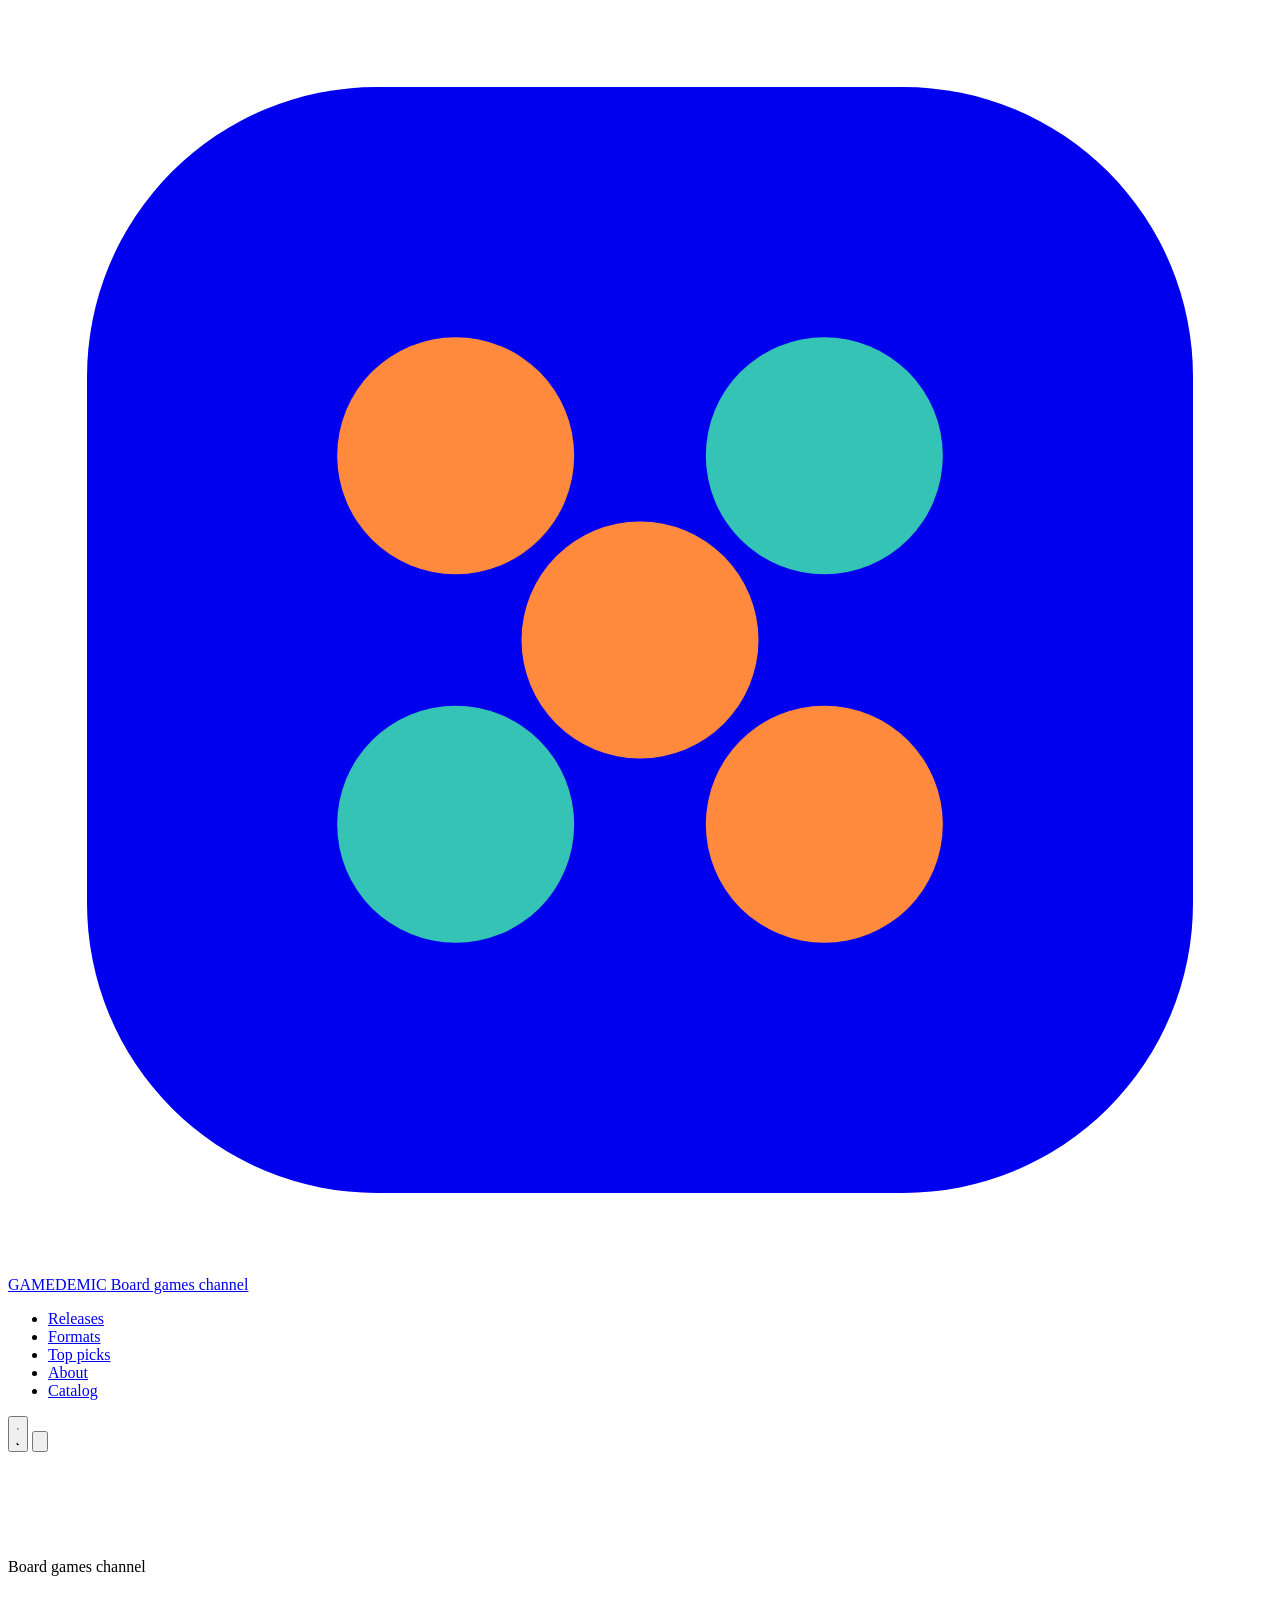
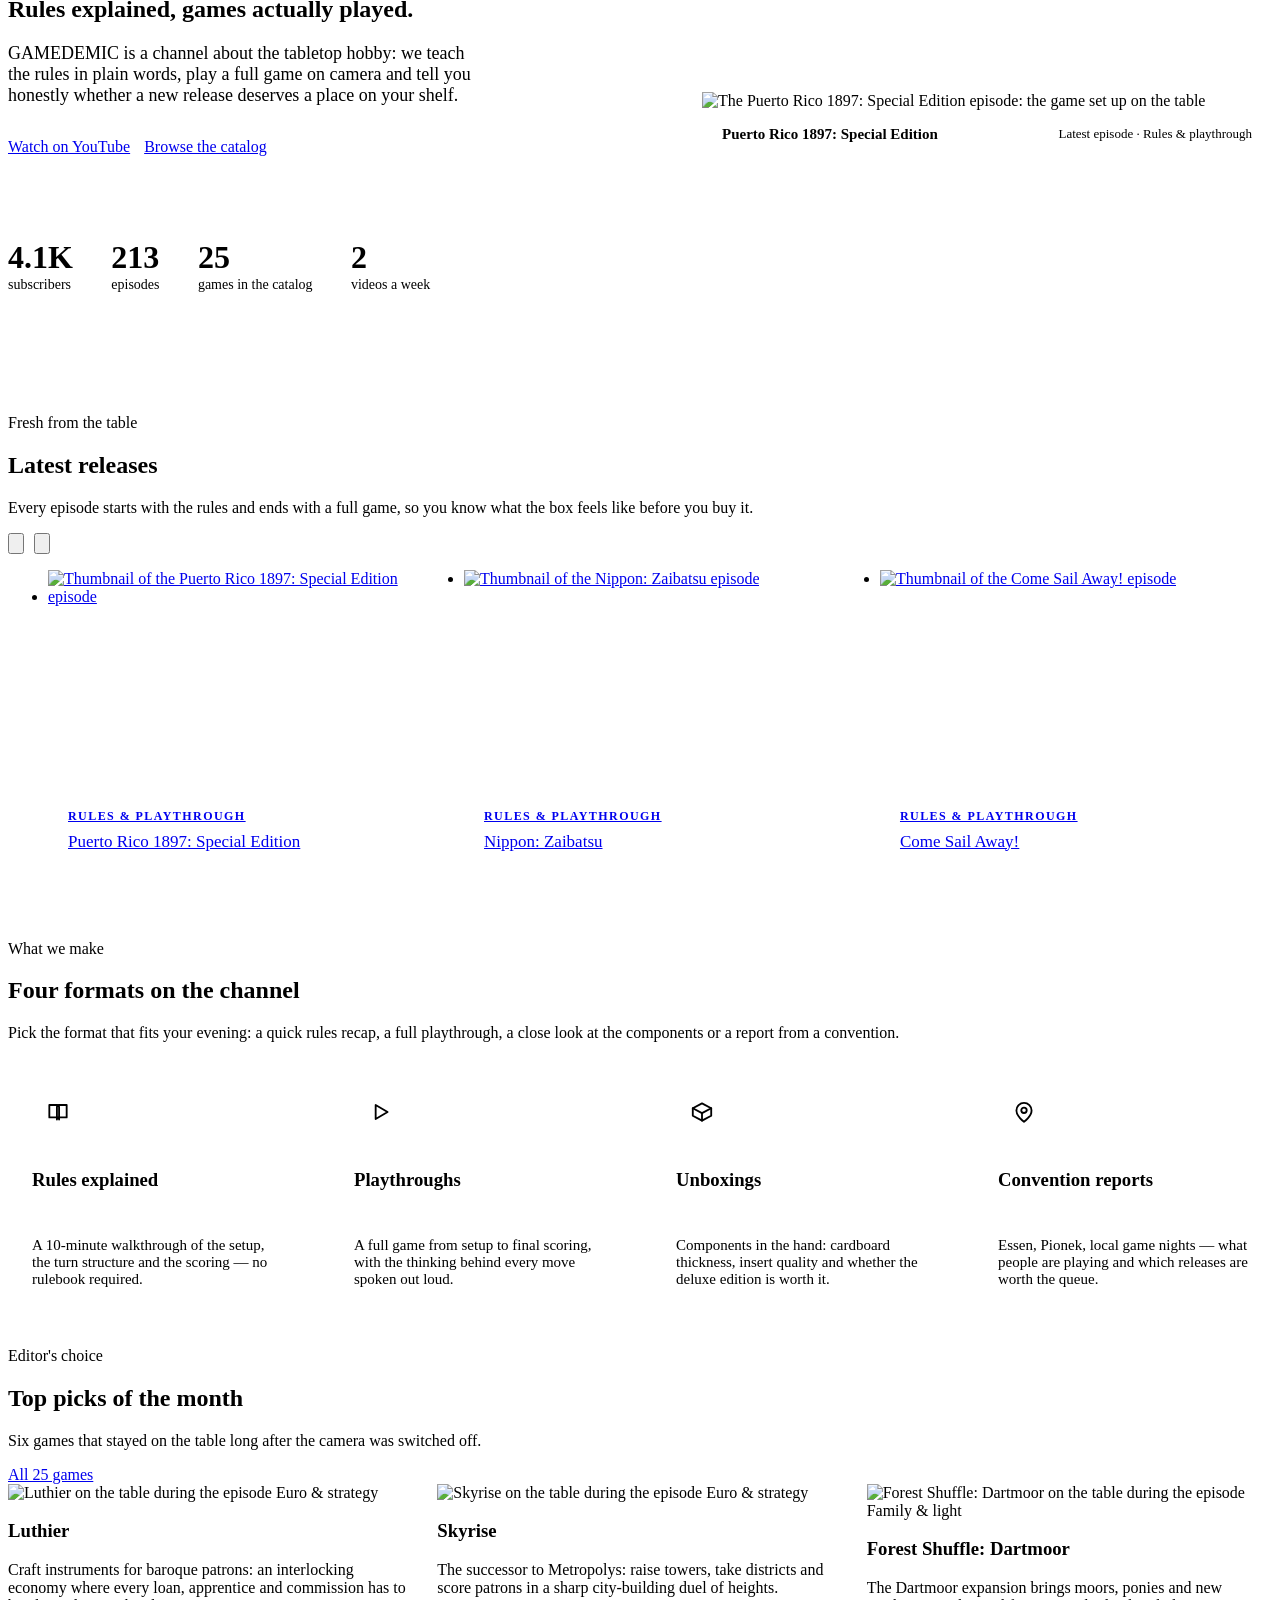
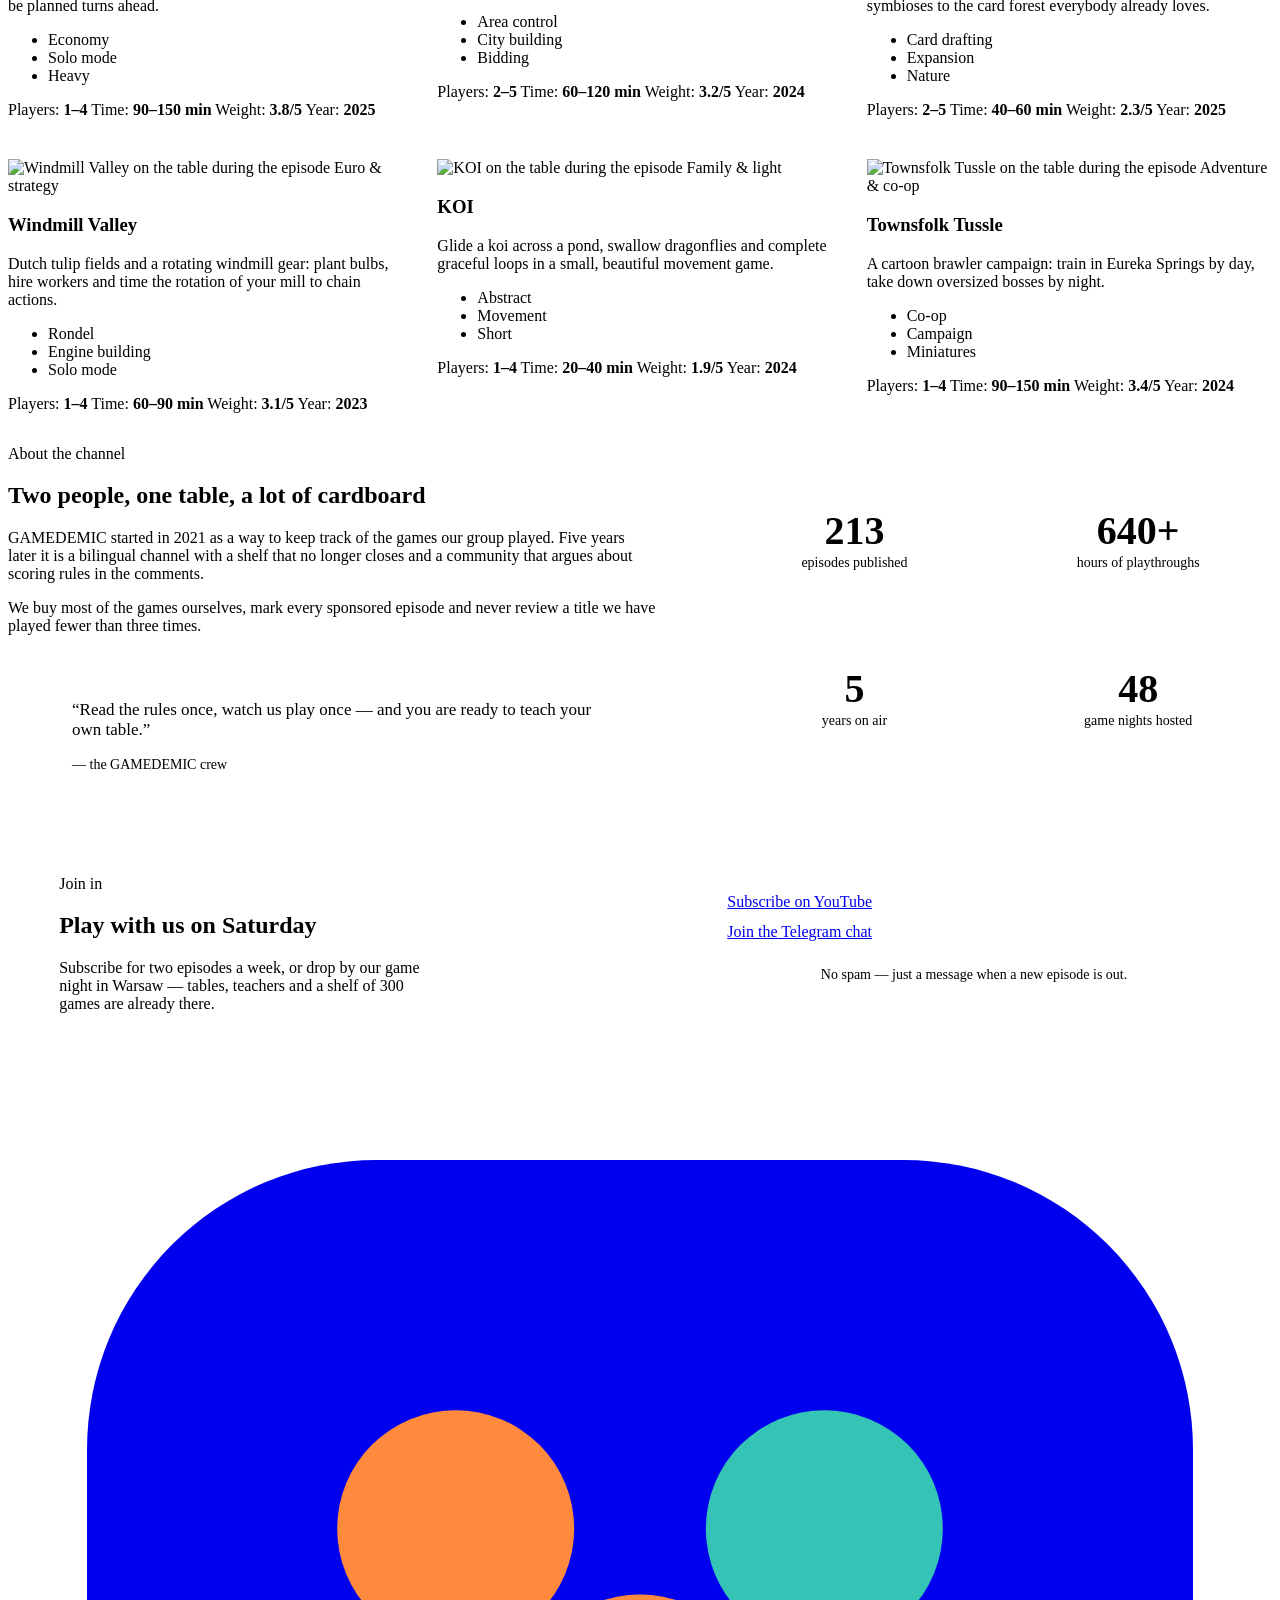
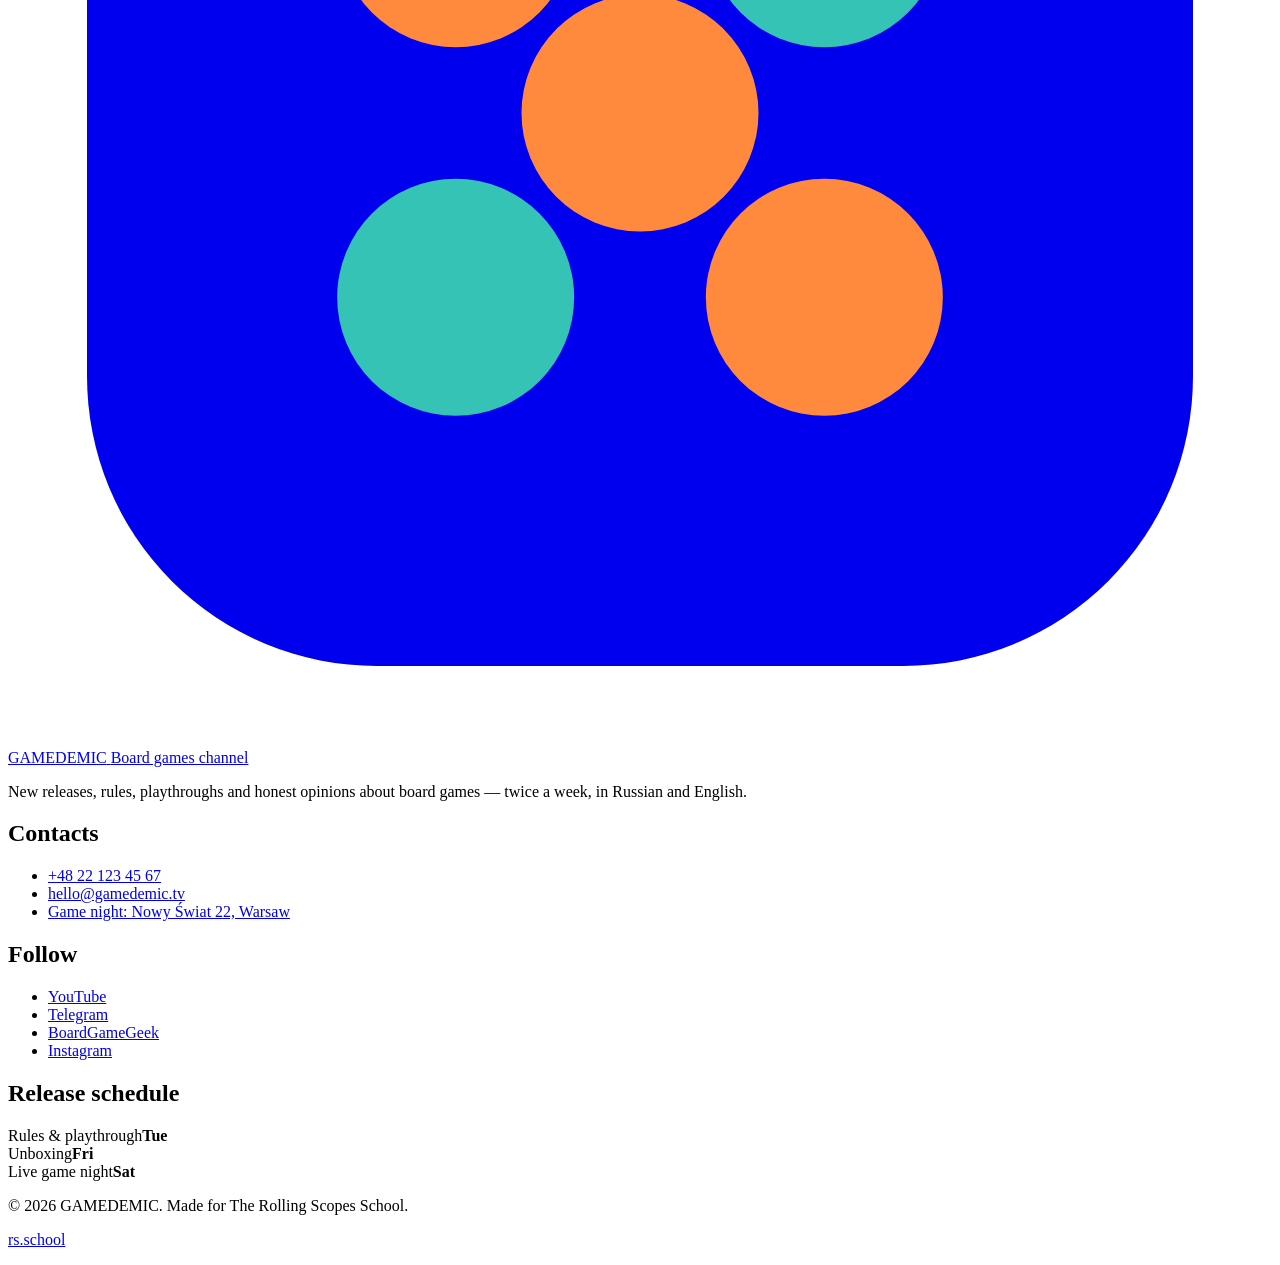
==== commit 602c990b: "feat: add home page sections" ====
--- a/index.html
+++ b/index.html
@@ -261,10 +261,10 @@
             </li>
             </ul>
           </div>
-          <div class="slider__dots" id="slider-dots" role="group" aria-label="Episode groups">
-            <button class="slider__dot is-active" type="button" aria-pressed="true" aria-label="Show episode group 1"></button>
-            <button class="slider__dot" type="button" aria-pressed="false" aria-label="Show episode group 2"></button>
-            <button class="slider__dot" type="button" aria-pressed="false" aria-label="Show episode group 3"></button>
+          <div class="slider__dots" id="slider-dots" role="tablist" aria-label="Episode groups">
+            <button class="slider__dot is-active" type="button" role="tab" aria-selected="true" aria-label="Group 1"></button>
+            <button class="slider__dot" type="button" role="tab" aria-selected="false" aria-label="Group 2"></button>
+            <button class="slider__dot" type="button" role="tab" aria-selected="false" aria-label="Group 3"></button>
           </div>
         </div>
       </div>
--- a/css/home.css
+++ b/css/home.css
@@ -0,0 +1,445 @@
+/* ==========================================================================
+   GAMEDEMIC — home page
+   ========================================================================== */
+
+/* --- Hero ----------------------------------------------------------------- */
+
+.hero {
+  position: relative;
+  overflow: hidden;
+  padding-block: clamp(48px, 7vw, 96px);
+  background:
+    radial-gradient(60% 80% at 85% 10%, var(--accent-soft), transparent 70%),
+    radial-gradient(50% 70% at 10% 90%, var(--accent-2-soft), transparent 70%);
+}
+
+.hero__inner {
+  display: grid;
+  grid-template-columns: minmax(0, 1.05fr) minmax(0, 0.95fr);
+  align-items: center;
+  gap: clamp(32px, 5vw, 72px);
+}
+
+.hero__title {
+  margin-bottom: 20px;
+}
+
+.hero__title span {
+  color: var(--accent);
+}
+
+.hero__text {
+  max-width: 52ch;
+  color: var(--text-muted);
+  font-size: clamp(1rem, 0.95rem + 0.3vw, 1.125rem);
+}
+
+.hero__actions {
+  display: flex;
+  flex-wrap: wrap;
+  gap: 14px;
+  margin-top: 32px;
+}
+
+.hero__stats {
+  display: flex;
+  flex-wrap: wrap;
+  gap: clamp(20px, 3vw, 44px);
+  margin-top: 40px;
+  padding-top: 28px;
+  border-top: 1px solid var(--border);
+}
+
+.hero__stat b {
+  display: block;
+  font-family: var(--font-display);
+  font-size: clamp(1.5rem, 1.2rem + 1vw, 2rem);
+  line-height: 1.1;
+}
+
+.hero__stat span {
+  color: var(--text-muted);
+  font-size: 0.875rem;
+}
+
+.hero__figure {
+  position: relative;
+  margin: 0;
+  border: 1px solid var(--border);
+  border-radius: var(--radius-l);
+  overflow: hidden;
+  background-color: var(--surface);
+  box-shadow: var(--shadow-lg);
+}
+
+.hero__figure img {
+  width: 100%;
+  aspect-ratio: 16 / 9;
+  object-fit: cover;
+}
+
+.hero__figcaption {
+  display: flex;
+  flex-wrap: wrap;
+  align-items: center;
+  justify-content: space-between;
+  gap: 8px 16px;
+  padding: 16px 20px;
+  font-size: 0.9375rem;
+}
+
+.hero__figcaption b {
+  font-family: var(--font-display);
+}
+
+.hero__figcaption span {
+  color: var(--text-muted);
+  font-size: 0.8125rem;
+}
+
+/* --- Slider --------------------------------------------------------------- */
+
+.slider {
+  position: relative;
+}
+
+.slider__viewport {
+  overflow: hidden;
+  border-radius: var(--radius-l);
+}
+
+.slider__track {
+  display: flex;
+  gap: 24px;
+  transition: transform 0.45s ease;
+}
+
+.slider__slide {
+  flex: 0 0 calc((100% - 48px) / 3);
+}
+
+.slider__controls {
+  display: flex;
+  align-items: center;
+  gap: 10px;
+}
+
+.slider__dots {
+  display: flex;
+  align-items: center;
+  gap: 8px;
+  margin-top: 24px;
+}
+
+.slider__dot {
+  width: 10px;
+  height: 10px;
+  padding: 0;
+  border: 1px solid var(--border);
+  border-radius: 50%;
+  background-color: transparent;
+  transition: background-color var(--transition), border-color var(--transition),
+    width var(--transition);
+}
+
+.slider__dot:hover {
+  border-color: var(--accent);
+}
+
+.slider__dot.is-active {
+  width: 28px;
+  border-radius: 999px;
+  border-color: var(--accent);
+  background-color: var(--accent);
+}
+
+.video-card {
+  display: flex;
+  height: 100%;
+  flex-direction: column;
+  overflow: hidden;
+  background-color: var(--surface);
+  border: 1px solid var(--border);
+  border-radius: var(--radius-l);
+  transition: transform var(--transition), border-color var(--transition),
+    box-shadow var(--transition);
+}
+
+.video-card:hover {
+  transform: translateY(-4px);
+  border-color: var(--accent);
+  box-shadow: var(--shadow-lg);
+}
+
+.video-card__media {
+  position: relative;
+  aspect-ratio: 16 / 9;
+  overflow: hidden;
+  background-color: var(--surface-2);
+}
+
+.video-card__media img {
+  width: 100%;
+  height: 100%;
+  object-fit: cover;
+}
+
+.video-card__play {
+  position: absolute;
+  inset: 0;
+  display: grid;
+  place-items: center;
+  background-color: rgba(10, 12, 16, 0.25);
+  opacity: 0;
+  transition: opacity var(--transition);
+}
+
+.video-card:hover .video-card__play {
+  opacity: 1;
+}
+
+.video-card__play span {
+  display: grid;
+  place-items: center;
+  width: 56px;
+  height: 56px;
+  border-radius: 50%;
+  background-color: var(--accent);
+  color: var(--accent-contrast);
+}
+
+.video-card__play svg {
+  width: 22px;
+  height: 22px;
+  fill: currentColor;
+}
+
+.video-card__body {
+  display: flex;
+  flex: 1;
+  flex-direction: column;
+  gap: 8px;
+  padding: 18px 20px 22px;
+}
+
+.video-card__kind {
+  color: var(--accent);
+  font-family: var(--font-display);
+  font-size: 0.75rem;
+  font-weight: 700;
+  letter-spacing: 0.12em;
+  text-transform: uppercase;
+}
+
+.video-card__title {
+  font-size: 1.0625rem;
+}
+
+/* --- Formats -------------------------------------------------------------- */
+
+.formats {
+  display: grid;
+  grid-template-columns: repeat(4, minmax(0, 1fr));
+  gap: 24px;
+}
+
+.format-card {
+  display: flex;
+  flex-direction: column;
+  gap: 12px;
+  padding: 28px 24px;
+  background-color: var(--surface);
+  border: 1px solid var(--border);
+  border-radius: var(--radius-l);
+  transition: transform var(--transition), border-color var(--transition),
+    background-color var(--transition);
+}
+
+.format-card:hover {
+  transform: translateY(-4px);
+  border-color: var(--accent);
+}
+
+.format-card__icon {
+  display: grid;
+  place-items: center;
+  width: 52px;
+  height: 52px;
+  border-radius: var(--radius-m);
+  background-color: var(--accent-soft);
+  color: var(--accent);
+}
+
+.format-card__icon svg {
+  width: 26px;
+  height: 26px;
+  fill: none;
+  stroke: currentColor;
+  stroke-width: 1.7;
+  stroke-linecap: round;
+  stroke-linejoin: round;
+}
+
+.format-card p {
+  color: var(--text-muted);
+  font-size: 0.9375rem;
+}
+
+/* --- Top picks ------------------------------------------------------------ */
+
+.top-grid {
+  display: grid;
+  grid-template-columns: repeat(3, minmax(0, 1fr));
+  gap: 24px;
+}
+
+/* --- About ---------------------------------------------------------------- */
+
+.about {
+  display: grid;
+  grid-template-columns: minmax(0, 1fr) minmax(0, 0.85fr);
+  align-items: center;
+  gap: clamp(32px, 5vw, 64px);
+}
+
+.about__text p + p {
+  margin-top: 16px;
+}
+
+.about__text p {
+  color: var(--text-muted);
+}
+
+.about__quote {
+  margin-top: 28px;
+  padding: 20px 24px;
+  background-color: var(--surface);
+  border-left: 4px solid var(--accent);
+  border-radius: var(--radius-m);
+}
+
+.about__quote p {
+  font-family: var(--font-display);
+  font-size: 1.0625rem;
+  color: var(--text);
+}
+
+.about__quote footer {
+  margin-top: 8px;
+  color: var(--text-muted);
+  font-size: 0.875rem;
+}
+
+.about__numbers {
+  display: grid;
+  grid-template-columns: repeat(2, minmax(0, 1fr));
+  gap: 16px;
+}
+
+.about__number {
+  padding: 24px;
+  background-color: var(--surface);
+  border: 1px solid var(--border);
+  border-radius: var(--radius-l);
+  text-align: center;
+}
+
+.about__number b {
+  display: block;
+  font-family: var(--font-display);
+  font-size: clamp(1.75rem, 1.4rem + 1.4vw, 2.5rem);
+  color: var(--accent);
+  line-height: 1.1;
+}
+
+.about__number span {
+  color: var(--text-muted);
+  font-size: 0.875rem;
+}
+
+/* --- Join CTA ------------------------------------------------------------- */
+
+.join {
+  display: grid;
+  grid-template-columns: minmax(0, 1fr) minmax(0, 0.8fr);
+  align-items: center;
+  gap: clamp(28px, 4vw, 56px);
+  padding: clamp(32px, 4vw, 56px);
+  background:
+    linear-gradient(120deg, var(--accent-soft), transparent 60%),
+    var(--surface);
+  border: 1px solid var(--border);
+  border-radius: var(--radius-l);
+}
+
+.join__text p {
+  margin-top: 14px;
+  max-width: 48ch;
+  color: var(--text-muted);
+}
+
+.join__actions {
+  display: grid;
+  gap: 12px;
+}
+
+.join__note {
+  color: var(--text-muted);
+  font-size: 0.875rem;
+  text-align: center;
+}
+
+/* --- Responsive ----------------------------------------------------------- */
+
+@media (max-width: 1024px) {
+  .hero__inner,
+  .about,
+  .join {
+    grid-template-columns: minmax(0, 1fr);
+  }
+
+  .hero__figure {
+    order: -1;
+  }
+
+  .formats {
+    grid-template-columns: repeat(2, minmax(0, 1fr));
+  }
+
+  .top-grid {
+    grid-template-columns: repeat(2, minmax(0, 1fr));
+  }
+
+  .slider__slide {
+    flex-basis: calc((100% - 24px) / 2);
+  }
+}
+
+@media (max-width: 768px) {
+  .section__head {
+    align-items: start;
+  }
+}
+
+@media (max-width: 620px) {
+  .formats,
+  .top-grid {
+    grid-template-columns: minmax(0, 1fr);
+  }
+
+  .slider__slide {
+    flex-basis: 100%;
+  }
+
+  .slider__track {
+    gap: 16px;
+  }
+
+  .hero__actions .button {
+    flex: 1 1 100%;
+  }
+
+  .about__numbers {
+    grid-template-columns: repeat(2, minmax(0, 1fr));
+  }
+}
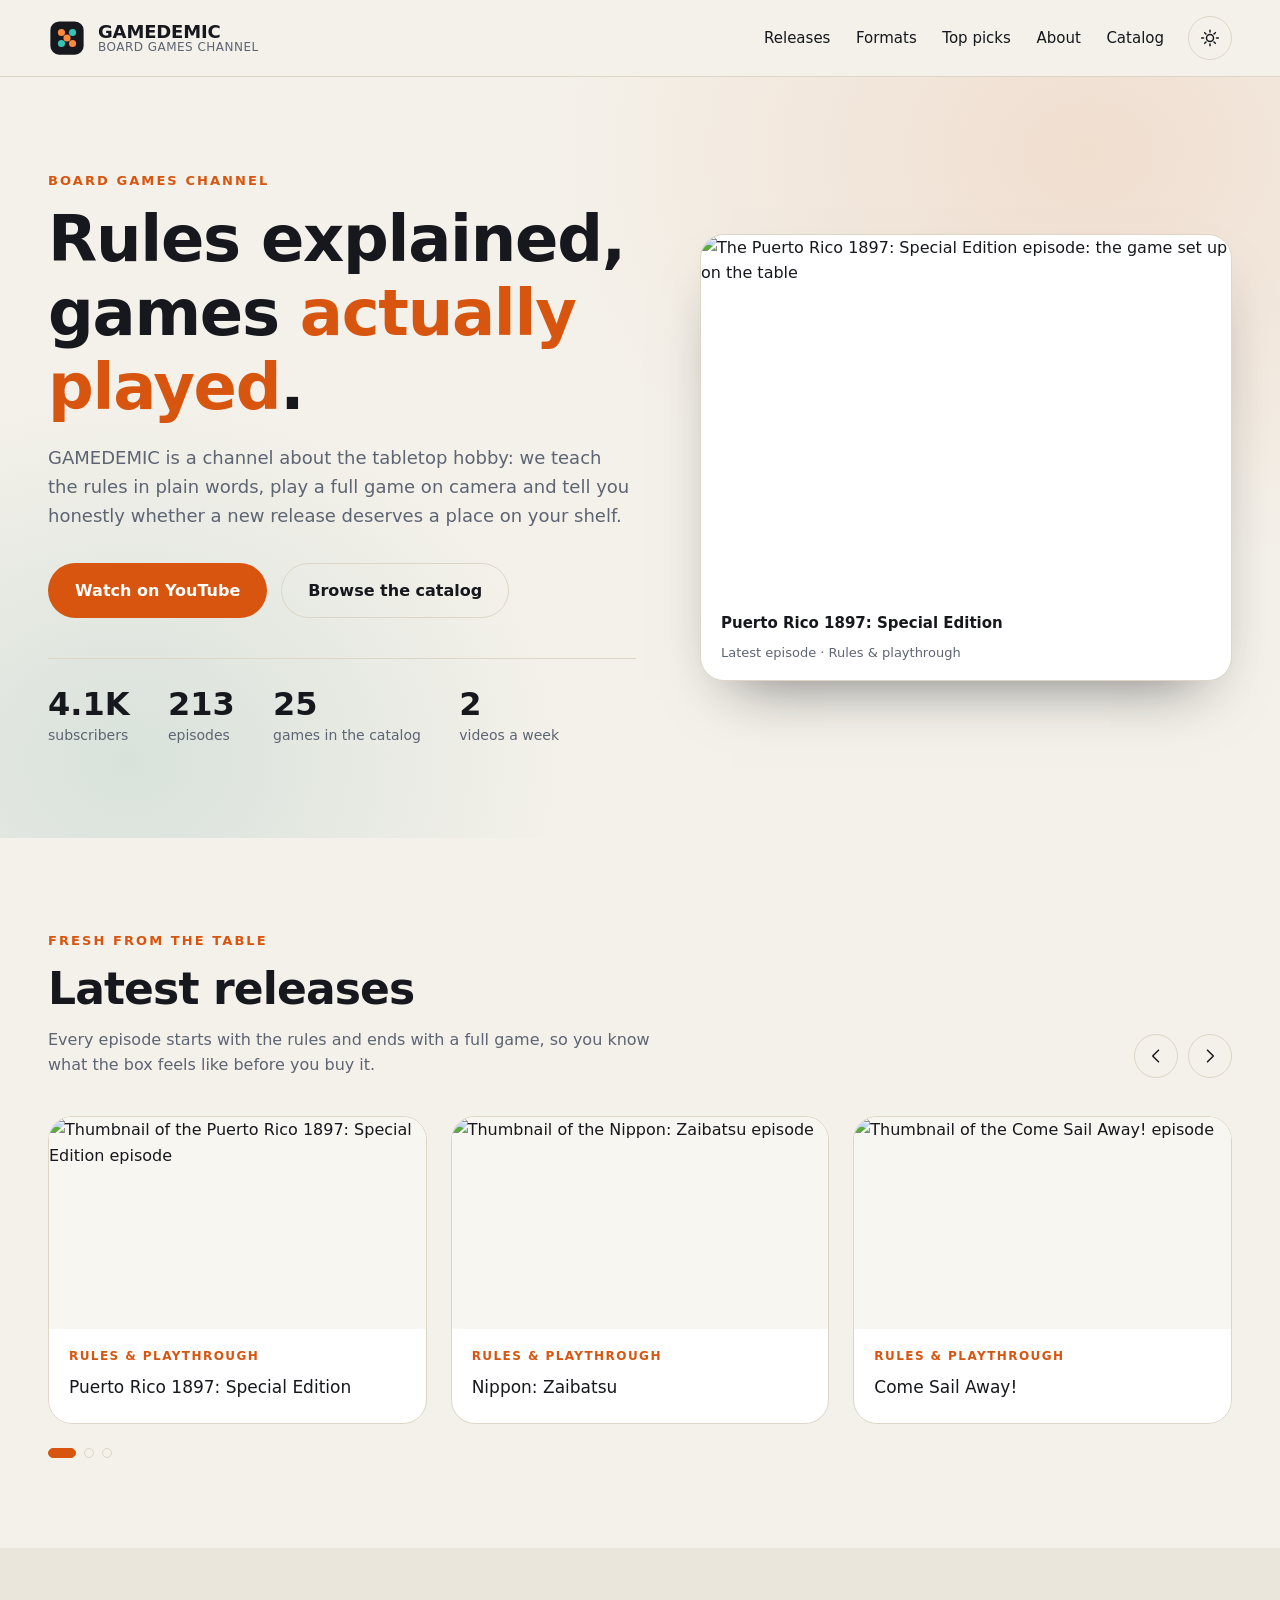
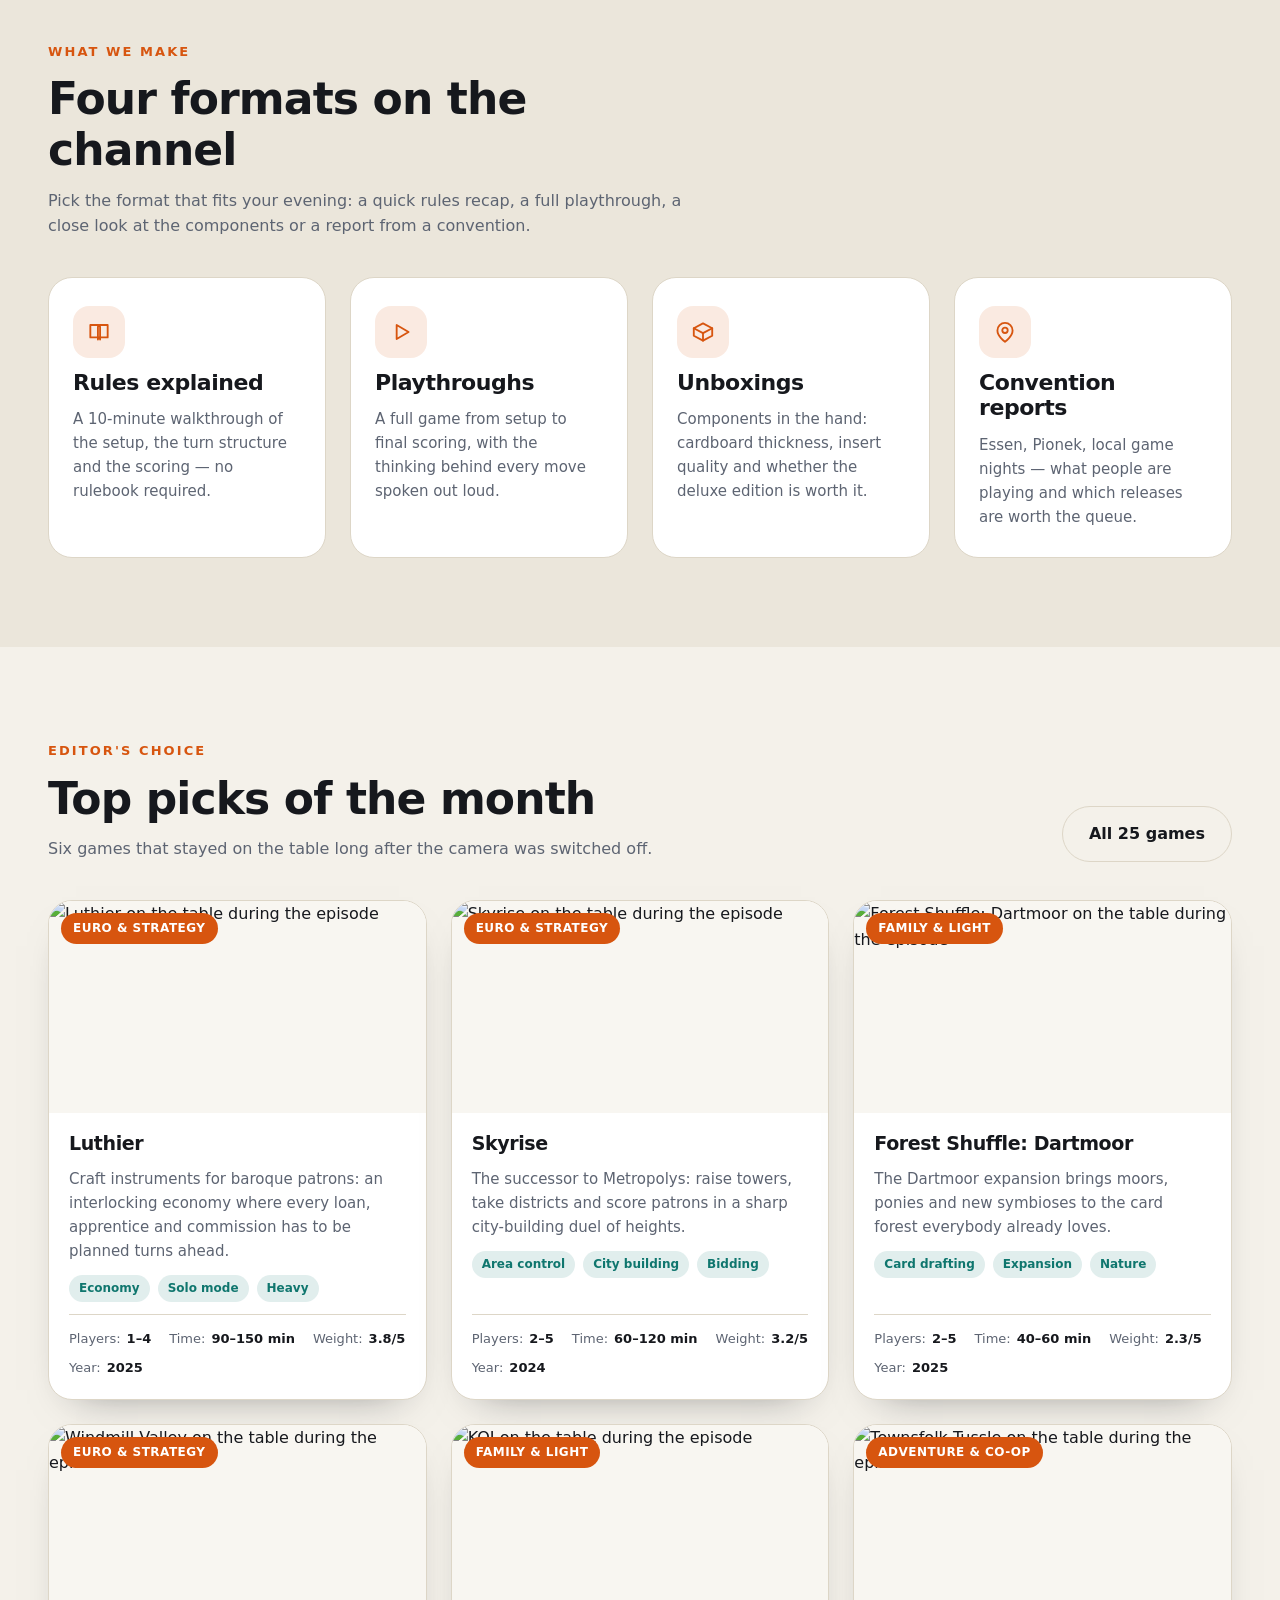
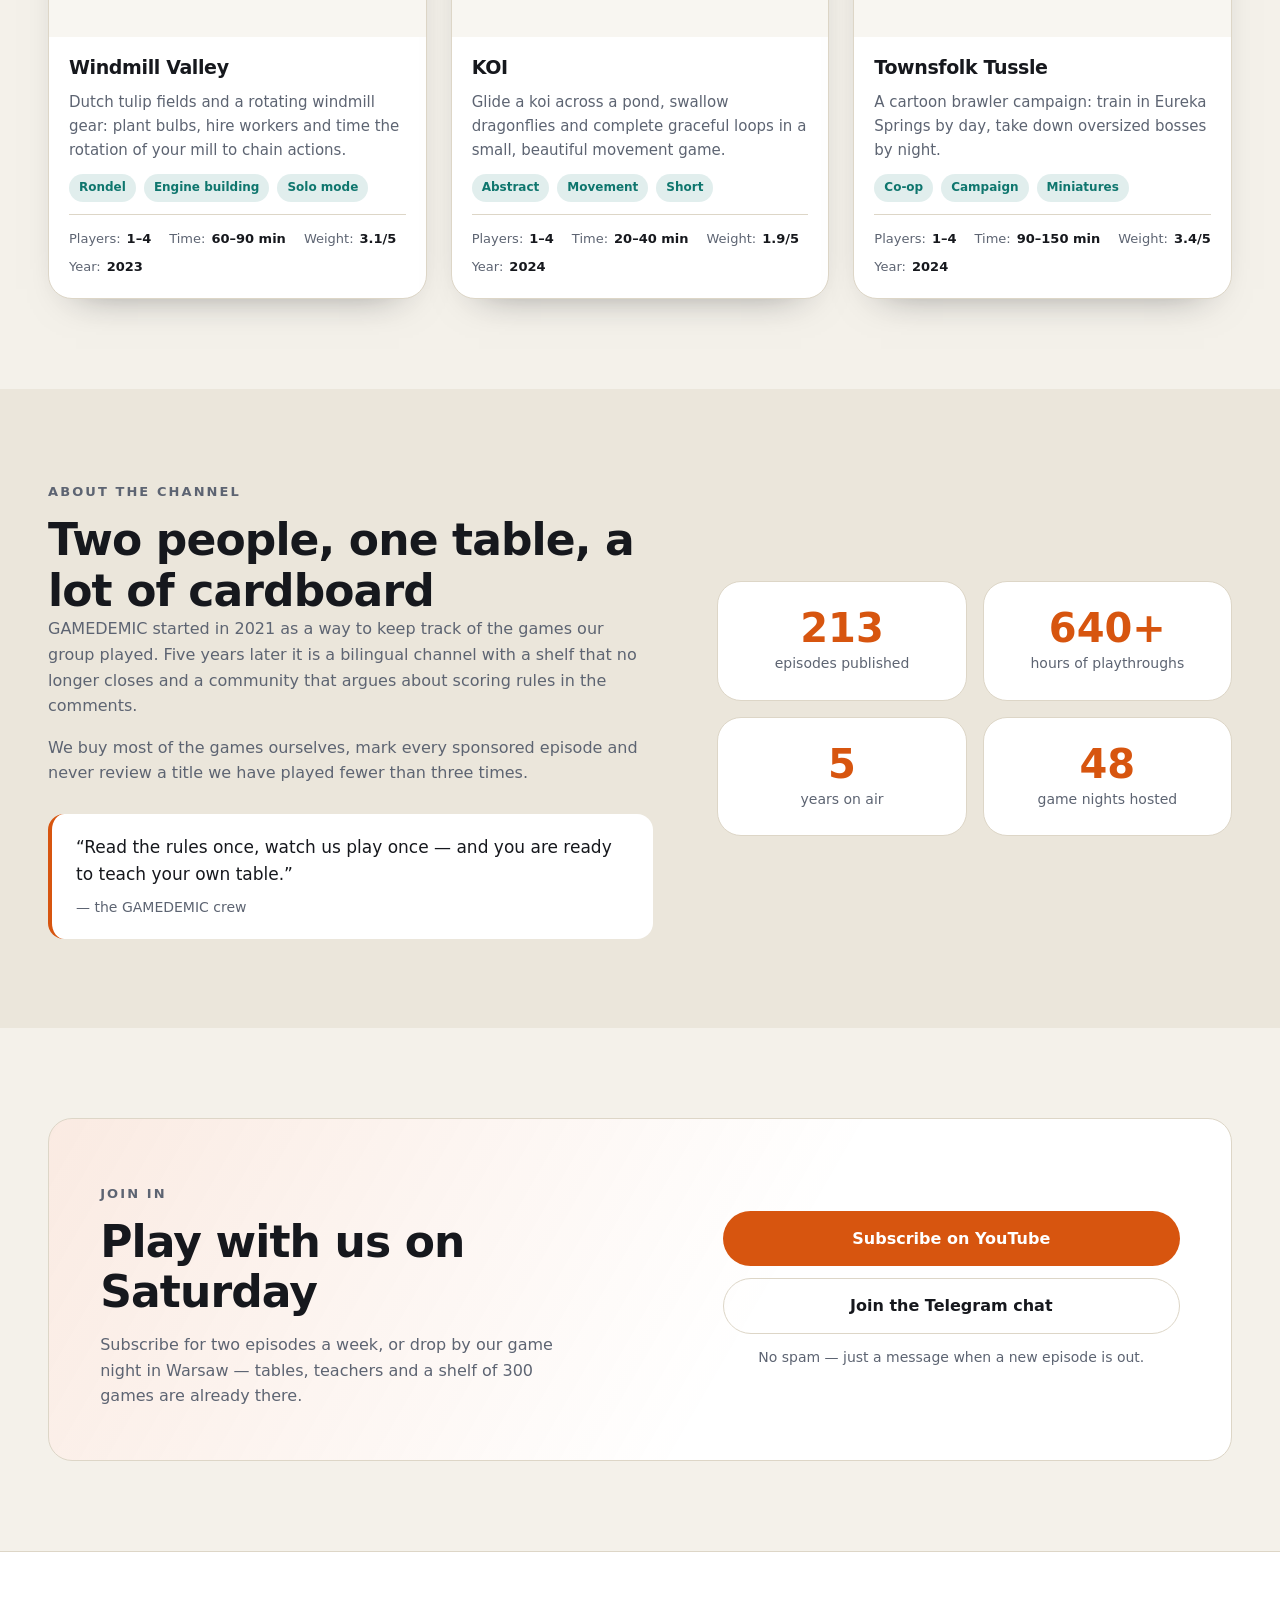
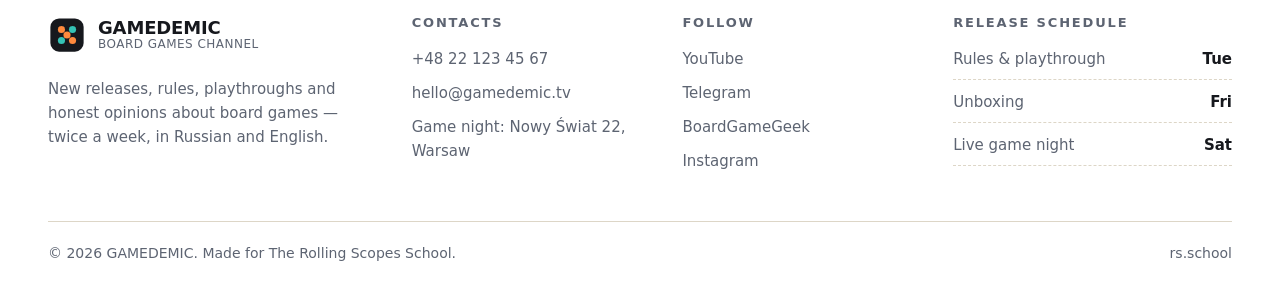
==== commit 3cc4123b: "feat: add burger menu and releases slider" ====
--- a/index.html
+++ b/index.html
@@ -261,10 +261,10 @@
             </li>
             </ul>
           </div>
-          <div class="slider__dots" id="slider-dots" role="tablist" aria-label="Episode groups">
-            <button class="slider__dot is-active" type="button" role="tab" aria-selected="true" aria-label="Group 1"></button>
-            <button class="slider__dot" type="button" role="tab" aria-selected="false" aria-label="Group 2"></button>
-            <button class="slider__dot" type="button" role="tab" aria-selected="false" aria-label="Group 3"></button>
+          <div class="slider__dots" id="slider-dots" role="group" aria-label="Episode groups">
+            <button class="slider__dot is-active" type="button" aria-pressed="true" aria-label="Show episode group 1"></button>
+            <button class="slider__dot" type="button" aria-pressed="false" aria-label="Show episode group 2"></button>
+            <button class="slider__dot" type="button" aria-pressed="false" aria-label="Show episode group 3"></button>
           </div>
         </div>
       </div>
@@ -574,5 +574,6 @@
   </footer>
 
   <script src="js/theme.js"></script>
+  <script type="module" src="js/main.js"></script>
 </body>
 </html>
--- a/css/style.css
+++ b/css/style.css
@@ -0,0 +1,700 @@
+/* ==========================================================================
+   GAMEDEMIC — base styles, design tokens, header, footer, shared components
+   ========================================================================== */
+
+/* --- Reset ---------------------------------------------------------------- */
+
+*,
+*::before,
+*::after {
+  box-sizing: border-box;
+}
+
+* {
+  margin: 0;
+  padding: 0;
+}
+
+html {
+  scroll-behavior: smooth;
+  scroll-padding-top: 96px;
+  -webkit-text-size-adjust: 100%;
+}
+
+img,
+svg,
+picture {
+  display: block;
+  max-width: 100%;
+}
+
+input,
+button,
+select {
+  font: inherit;
+  color: inherit;
+}
+
+button {
+  background: none;
+  border: none;
+  cursor: pointer;
+}
+
+ul,
+ol {
+  list-style: none;
+}
+
+a {
+  color: inherit;
+  text-decoration: none;
+}
+
+/* --- Design tokens -------------------------------------------------------- */
+
+:root {
+  color-scheme: light;
+
+  --bg: #f4f1ea;
+  --bg-alt: #ebe6db;
+  --surface: #ffffff;
+  --surface-2: #f8f6f1;
+  --text: #16181d;
+  --text-muted: #5d6472;
+  --border: #ddd6c7;
+  --accent: #d7550f;
+  --accent-contrast: #ffffff;
+  --accent-soft: rgba(215, 85, 15, 0.12);
+  --accent-2: #0f766e;
+  --accent-2-soft: rgba(15, 118, 110, 0.12);
+  --overlay: rgba(22, 24, 29, 0.6);
+  --shadow: 0 18px 40px -28px rgba(22, 24, 29, 0.55);
+  --shadow-lg: 0 30px 60px -32px rgba(22, 24, 29, 0.6);
+
+  --font-display: "Space Grotesk", "Trebuchet MS", system-ui, sans-serif;
+  --font-body: "Inter", system-ui, -apple-system, "Segoe UI", sans-serif;
+
+  --container: 1280px;
+  --gutter: clamp(16px, 4vw, 48px);
+  --radius-s: 10px;
+  --radius-m: 16px;
+  --radius-l: 24px;
+  --header-height: 76px;
+  --transition: 0.25s ease;
+}
+
+[data-theme="dark"] {
+  color-scheme: dark;
+
+  --bg: #0f1116;
+  --bg-alt: #14171e;
+  --surface: #191d26;
+  --surface-2: #1f242f;
+  --text: #f1f2f5;
+  --text-muted: #a2abbb;
+  --border: #2c323f;
+  --accent: #ff8a3d;
+  --accent-contrast: #16181d;
+  --accent-soft: rgba(255, 138, 61, 0.16);
+  --accent-2: #35c3b6;
+  --accent-2-soft: rgba(53, 195, 182, 0.16);
+  --overlay: rgba(6, 8, 12, 0.72);
+  --shadow: 0 18px 40px -28px rgba(0, 0, 0, 0.9);
+  --shadow-lg: 0 30px 60px -30px rgba(0, 0, 0, 0.95);
+}
+
+/* --- Base ----------------------------------------------------------------- */
+
+body {
+  min-height: 100vh;
+  background-color: var(--bg);
+  color: var(--text);
+  font-family: var(--font-body);
+  font-size: 16px;
+  line-height: 1.6;
+  transition: background-color var(--transition), color var(--transition);
+}
+
+h1,
+h2,
+h3,
+h4 {
+  font-family: var(--font-display);
+  font-weight: 700;
+  line-height: 1.15;
+  letter-spacing: -0.02em;
+}
+
+h1 {
+  font-size: clamp(2.25rem, 1.4rem + 3.6vw, 4rem);
+}
+
+h2 {
+  font-size: clamp(1.75rem, 1.2rem + 2.2vw, 2.75rem);
+}
+
+h3 {
+  font-size: clamp(1.125rem, 1rem + 0.6vw, 1.375rem);
+}
+
+:focus-visible {
+  outline: 3px solid var(--accent);
+  outline-offset: 3px;
+  border-radius: 4px;
+}
+
+.container {
+  width: 100%;
+  max-width: var(--container);
+  margin-inline: auto;
+  padding-inline: var(--gutter);
+}
+
+.section {
+  padding-block: clamp(56px, 7vw, 104px);
+}
+
+.section--alt {
+  background-color: var(--bg-alt);
+  transition: background-color var(--transition);
+}
+
+.section__head {
+  display: flex;
+  flex-wrap: wrap;
+  align-items: end;
+  justify-content: space-between;
+  gap: 16px 32px;
+  margin-bottom: clamp(28px, 3vw, 44px);
+}
+
+.section__title-group {
+  max-width: 640px;
+}
+
+.section__lead {
+  margin-top: 12px;
+  color: var(--text-muted);
+}
+
+.eyebrow {
+  display: inline-block;
+  margin-bottom: 12px;
+  color: var(--accent);
+  font-family: var(--font-display);
+  font-size: 0.8125rem;
+  font-weight: 700;
+  letter-spacing: 0.16em;
+  text-transform: uppercase;
+}
+
+.visually-hidden {
+  position: absolute;
+  width: 1px;
+  height: 1px;
+  margin: -1px;
+  padding: 0;
+  overflow: hidden;
+  clip-path: inset(50%);
+  white-space: nowrap;
+}
+
+/* --- Buttons -------------------------------------------------------------- */
+
+.button {
+  display: inline-flex;
+  align-items: center;
+  justify-content: center;
+  gap: 10px;
+  padding: 14px 26px;
+  border: 1px solid transparent;
+  border-radius: 999px;
+  font-family: var(--font-display);
+  font-size: 1rem;
+  font-weight: 600;
+  text-align: center;
+  transition: background-color var(--transition), border-color var(--transition),
+    color var(--transition), box-shadow var(--transition);
+}
+
+.button--primary {
+  background-color: var(--accent);
+  color: var(--accent-contrast);
+}
+
+.button--primary:hover {
+  background-color: var(--text);
+  color: var(--bg);
+}
+
+.button--ghost {
+  border-color: var(--border);
+  color: var(--text);
+}
+
+.button--ghost:hover {
+  border-color: var(--accent);
+  color: var(--accent);
+  background-color: var(--accent-soft);
+}
+
+.button--block {
+  width: 100%;
+}
+
+/* --- Header --------------------------------------------------------------- */
+
+.header {
+  position: sticky;
+  top: 0;
+  z-index: 50;
+  background-color: color-mix(in srgb, var(--bg) 88%, transparent);
+  backdrop-filter: blur(12px);
+  border-bottom: 1px solid var(--border);
+  transition: background-color var(--transition), border-color var(--transition);
+}
+
+.header__inner {
+  display: flex;
+  align-items: center;
+  gap: 24px;
+  min-height: var(--header-height);
+}
+
+.logo {
+  display: inline-flex;
+  align-items: center;
+  gap: 12px;
+  font-family: var(--font-display);
+  font-weight: 700;
+  letter-spacing: -0.01em;
+}
+
+.logo__mark {
+  width: 38px;
+  height: 38px;
+  color: var(--text);
+  transition: transform var(--transition), color var(--transition);
+}
+
+.logo:hover .logo__mark {
+  transform: rotate(-8deg);
+  color: var(--accent);
+}
+
+.logo__text {
+  display: flex;
+  flex-direction: column;
+  line-height: 1.1;
+}
+
+.logo__name {
+  font-size: 1.125rem;
+}
+
+.logo__tagline {
+  color: var(--text-muted);
+  font-family: var(--font-body);
+  font-size: 0.75rem;
+  font-weight: 400;
+  letter-spacing: 0.04em;
+  text-transform: uppercase;
+}
+
+.nav {
+  margin-inline-start: auto;
+}
+
+.nav__list {
+  display: flex;
+  align-items: center;
+  gap: clamp(14px, 2vw, 30px);
+}
+
+.nav__link {
+  position: relative;
+  padding-block: 6px;
+  font-size: 0.9375rem;
+  font-weight: 500;
+  transition: color var(--transition);
+}
+
+.nav__link::after {
+  content: "";
+  position: absolute;
+  inset-inline: 0;
+  bottom: 0;
+  height: 2px;
+  background-color: var(--accent);
+  transform: scaleX(0);
+  transform-origin: left;
+  transition: transform var(--transition);
+}
+
+.nav__link:hover,
+.nav__link[aria-current="page"] {
+  color: var(--accent);
+}
+
+.nav__link:hover::after,
+.nav__link[aria-current="page"]::after {
+  transform: scaleX(1);
+}
+
+.header__actions {
+  display: flex;
+  align-items: center;
+  gap: 10px;
+}
+
+.icon-button {
+  display: inline-flex;
+  align-items: center;
+  justify-content: center;
+  width: 44px;
+  height: 44px;
+  border: 1px solid var(--border);
+  border-radius: 50%;
+  color: var(--text);
+  transition: border-color var(--transition), background-color var(--transition),
+    color var(--transition);
+}
+
+.icon-button:hover {
+  border-color: var(--accent);
+  background-color: var(--accent-soft);
+  color: var(--accent);
+}
+
+.icon-button svg {
+  width: 20px;
+  height: 20px;
+  fill: none;
+  stroke: currentColor;
+  stroke-width: 1.8;
+  stroke-linecap: round;
+  stroke-linejoin: round;
+}
+
+.theme-toggle__moon {
+  display: none;
+}
+
+[data-theme="dark"] .theme-toggle__sun {
+  display: none;
+}
+
+[data-theme="dark"] .theme-toggle__moon {
+  display: block;
+}
+
+.burger {
+  display: none;
+}
+
+.burger__line {
+  transition: transform var(--transition), opacity var(--transition);
+  transform-origin: center;
+}
+
+.burger[aria-expanded="true"] .burger__line--top {
+  transform: translateY(6px) rotate(45deg);
+}
+
+.burger[aria-expanded="true"] .burger__line--middle {
+  opacity: 0;
+}
+
+.burger[aria-expanded="true"] .burger__line--bottom {
+  transform: translateY(-6px) rotate(-45deg);
+}
+
+/* --- Footer --------------------------------------------------------------- */
+
+.footer {
+  background-color: var(--surface);
+  border-top: 1px solid var(--border);
+  padding-block: clamp(40px, 5vw, 72px) 28px;
+  transition: background-color var(--transition), border-color var(--transition);
+}
+
+.footer__grid {
+  display: grid;
+  grid-template-columns: 1.4fr 1fr 1fr 1.2fr;
+  gap: clamp(24px, 3vw, 48px);
+}
+
+.footer__title {
+  margin-bottom: 16px;
+  font-family: var(--font-display);
+  font-size: 0.8125rem;
+  font-weight: 700;
+  letter-spacing: 0.14em;
+  text-transform: uppercase;
+  color: var(--text-muted);
+}
+
+.footer__about {
+  margin-top: 16px;
+  max-width: 34ch;
+  color: var(--text-muted);
+  font-size: 0.9375rem;
+}
+
+.footer__list {
+  display: grid;
+  gap: 10px;
+  font-size: 0.9375rem;
+}
+
+.footer__link {
+  display: inline-flex;
+  align-items: center;
+  gap: 8px;
+  color: var(--text-muted);
+  transition: color var(--transition), transform var(--transition);
+}
+
+.footer__link:hover {
+  color: var(--accent);
+  transform: translateX(3px);
+}
+
+.footer__schedule {
+  display: grid;
+  gap: 10px;
+  font-size: 0.9375rem;
+  color: var(--text-muted);
+}
+
+.footer__schedule div {
+  display: flex;
+  justify-content: space-between;
+  gap: 12px;
+  padding-bottom: 8px;
+  border-bottom: 1px dashed var(--border);
+}
+
+.footer__schedule b {
+  color: var(--text);
+  font-weight: 600;
+}
+
+.footer__bottom {
+  display: flex;
+  flex-wrap: wrap;
+  justify-content: space-between;
+  gap: 12px;
+  margin-top: clamp(28px, 4vw, 48px);
+  padding-top: 20px;
+  border-top: 1px solid var(--border);
+  color: var(--text-muted);
+  font-size: 0.875rem;
+}
+
+.footer__bottom a:hover {
+  color: var(--accent);
+}
+
+/* --- Game card (shared by the home page and the catalog) ------------------ */
+
+.game-card {
+  display: flex;
+  flex-direction: column;
+  overflow: hidden;
+  background-color: var(--surface);
+  border: 1px solid var(--border);
+  border-radius: var(--radius-l);
+  box-shadow: var(--shadow);
+  transition: transform var(--transition), border-color var(--transition),
+    box-shadow var(--transition), background-color var(--transition);
+}
+
+.game-card:hover {
+  transform: translateY(-4px);
+  border-color: var(--accent);
+  box-shadow: var(--shadow-lg);
+}
+
+.game-card__media {
+  position: relative;
+  aspect-ratio: 16 / 9;
+  overflow: hidden;
+  background-color: var(--surface-2);
+}
+
+.game-card__image {
+  width: 100%;
+  height: 100%;
+  object-fit: cover;
+  transition: transform 0.4s ease;
+}
+
+.game-card:hover .game-card__image {
+  transform: scale(1.04);
+}
+
+.game-card__badge {
+  position: absolute;
+  top: 12px;
+  left: 12px;
+  padding: 6px 12px;
+  background-color: var(--accent);
+  color: var(--accent-contrast);
+  border-radius: 999px;
+  font-family: var(--font-display);
+  font-size: 0.75rem;
+  font-weight: 700;
+  letter-spacing: 0.04em;
+  text-transform: uppercase;
+}
+
+.game-card__body {
+  display: flex;
+  flex: 1;
+  flex-direction: column;
+  gap: 12px;
+  padding: 20px;
+}
+
+.game-card__title {
+  font-size: 1.1875rem;
+}
+
+.game-card__desc {
+  color: var(--text-muted);
+  font-size: 0.9375rem;
+}
+
+.game-card__tags {
+  display: flex;
+  flex-wrap: wrap;
+  gap: 8px;
+}
+
+.tag {
+  padding: 4px 10px;
+  background-color: var(--accent-2-soft);
+  color: var(--accent-2);
+  border-radius: 999px;
+  font-size: 0.75rem;
+  font-weight: 600;
+}
+
+.game-card__meta {
+  display: flex;
+  flex-wrap: wrap;
+  gap: 8px 18px;
+  margin-top: auto;
+  padding-top: 14px;
+  border-top: 1px solid var(--border);
+  color: var(--text-muted);
+  font-size: 0.8125rem;
+}
+
+.game-card__meta span {
+  display: inline-flex;
+  align-items: center;
+  gap: 6px;
+}
+
+.game-card__meta b {
+  color: var(--text);
+  font-weight: 600;
+}
+
+/* --- Responsive ----------------------------------------------------------- */
+
+@media (max-width: 1024px) {
+  .footer__grid {
+    grid-template-columns: repeat(2, minmax(0, 1fr));
+  }
+}
+
+@media (max-width: 768px) {
+  :root {
+    --header-height: 64px;
+  }
+
+  .nav {
+    position: fixed;
+    inset: var(--header-height) 0 auto;
+    max-height: calc(100dvh - var(--header-height));
+    overflow-y: auto;
+    padding: 24px var(--gutter) 40px;
+    background-color: var(--bg);
+    border-bottom: 1px solid var(--border);
+    transform: translateY(-120%);
+    visibility: hidden;
+    transition: transform 0.3s ease, visibility 0.3s ease;
+  }
+
+  .nav.is-open {
+    transform: translateY(0);
+    visibility: visible;
+  }
+
+  .nav__list {
+    flex-direction: column;
+    align-items: stretch;
+    gap: 4px;
+  }
+
+  .nav__link {
+    display: block;
+    padding: 14px 4px;
+    border-bottom: 1px solid var(--border);
+    font-size: 1.125rem;
+  }
+
+  .nav__link::after {
+    display: none;
+  }
+
+  .header__actions {
+    margin-inline-start: auto;
+  }
+
+  .burger {
+    display: inline-flex;
+  }
+
+  .logo__tagline {
+    display: none;
+  }
+}
+
+@media (max-width: 560px) {
+  .footer__grid {
+    grid-template-columns: minmax(0, 1fr);
+  }
+
+  .button {
+    padding: 13px 20px;
+  }
+}
+
+@media (max-width: 400px) {
+  .logo__name {
+    font-size: 1rem;
+  }
+
+  .icon-button {
+    width: 40px;
+    height: 40px;
+  }
+}
+
+@media (prefers-reduced-motion: reduce) {
+  html {
+    scroll-behavior: auto;
+  }
+
+  *,
+  *::before,
+  *::after {
+    animation-duration: 0.01ms !important;
+    transition-duration: 0.01ms !important;
+  }
+}
